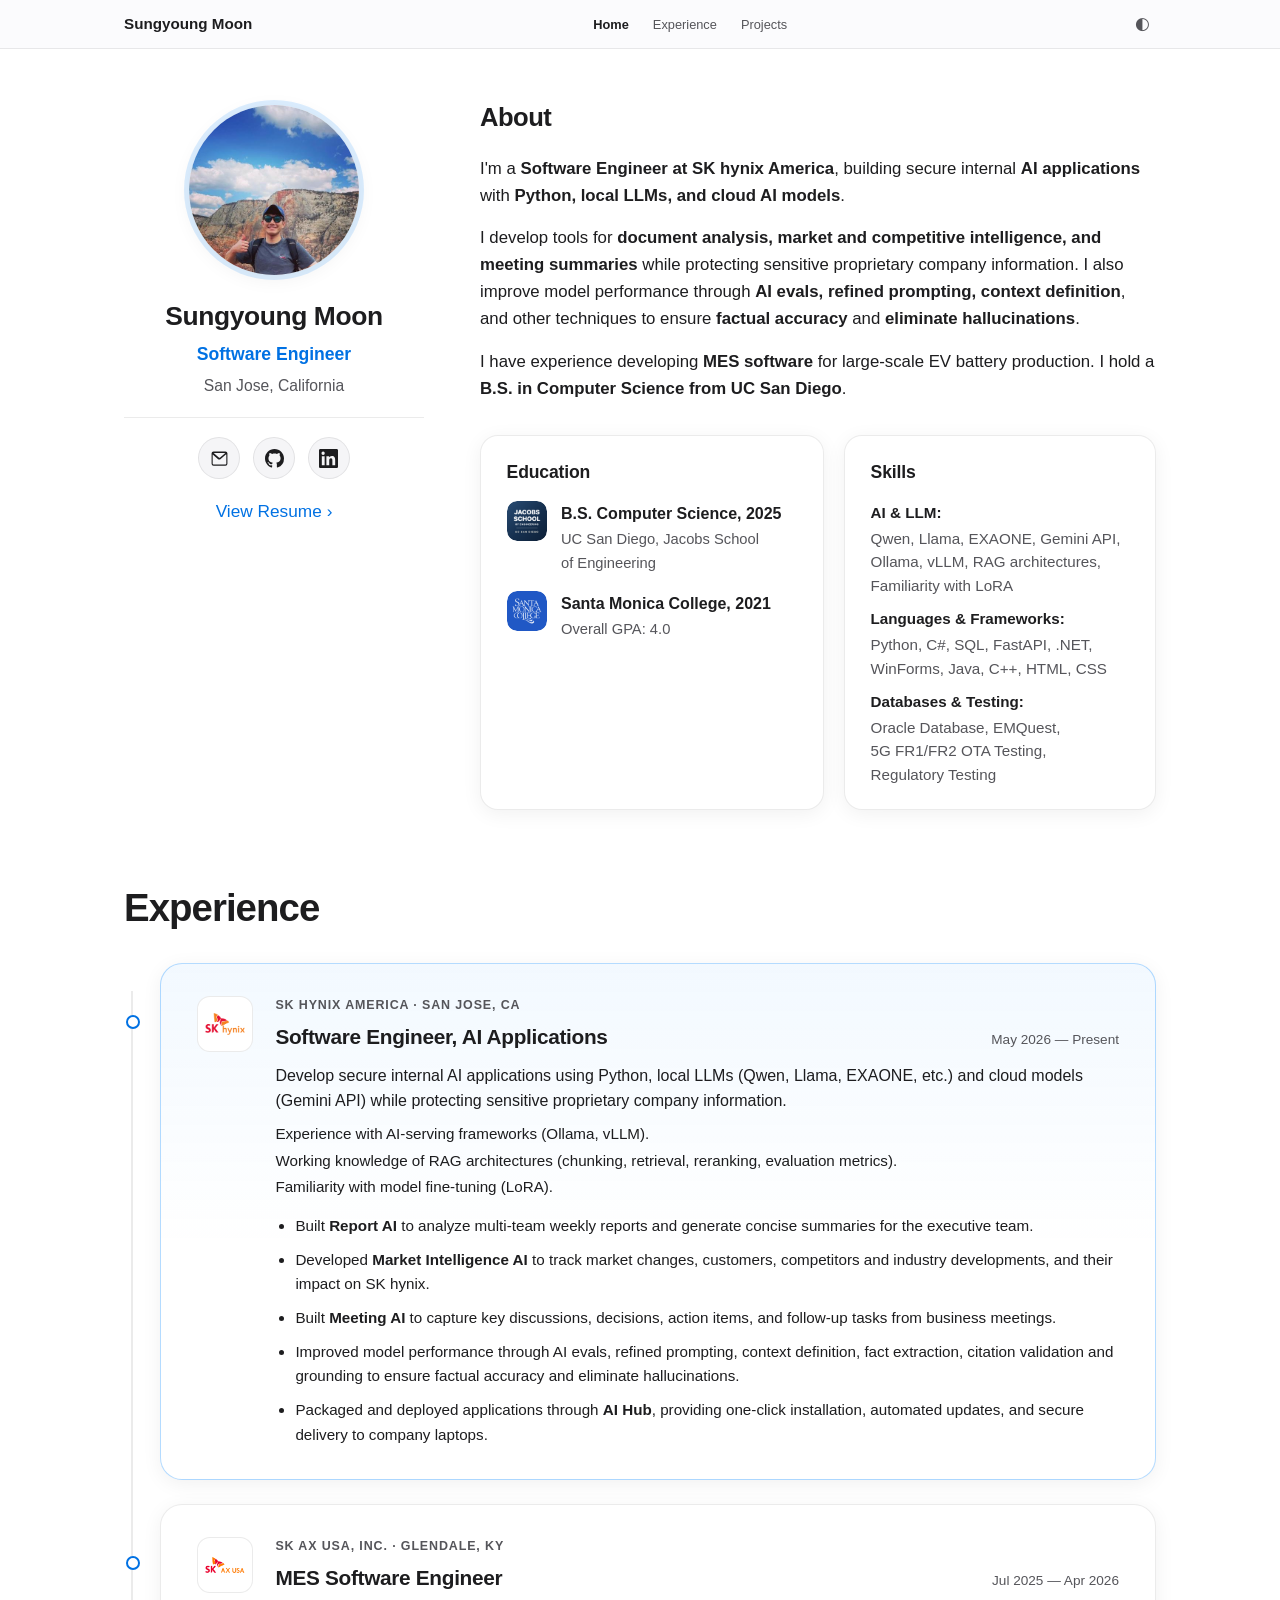
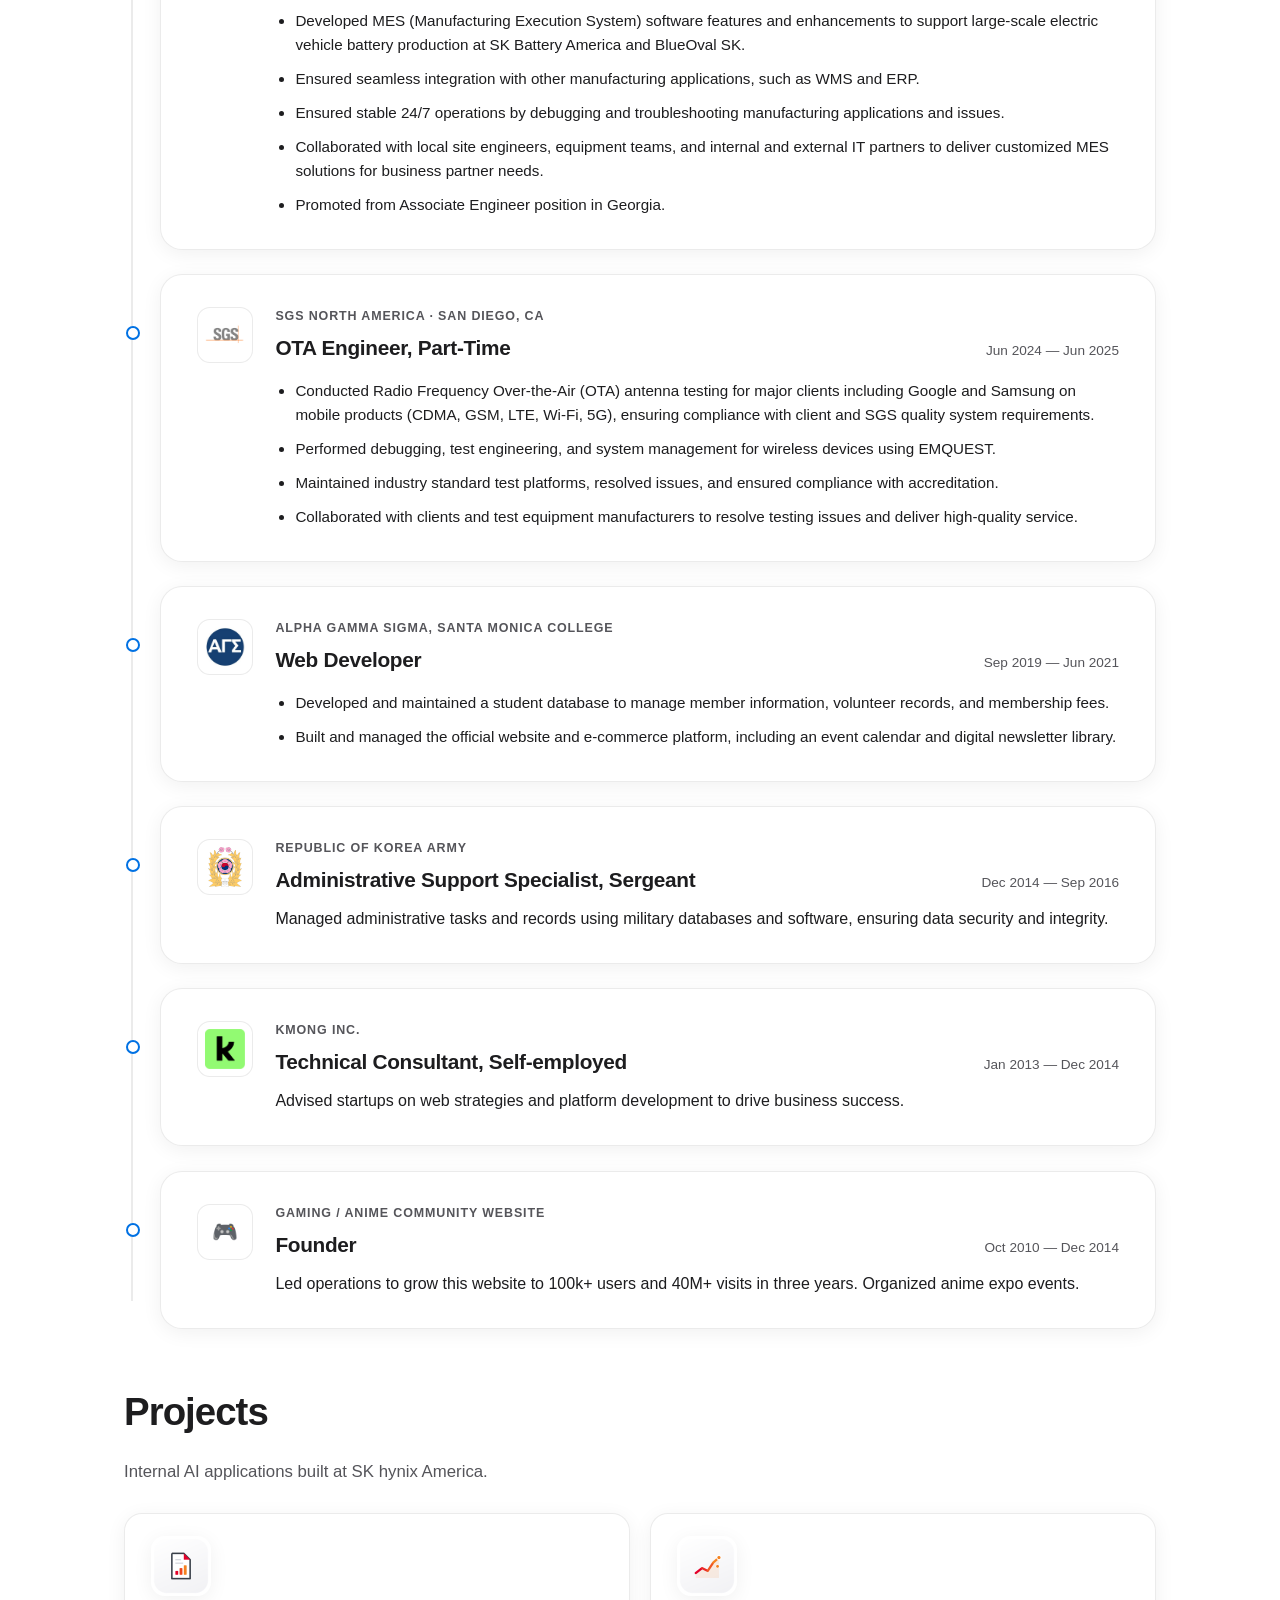
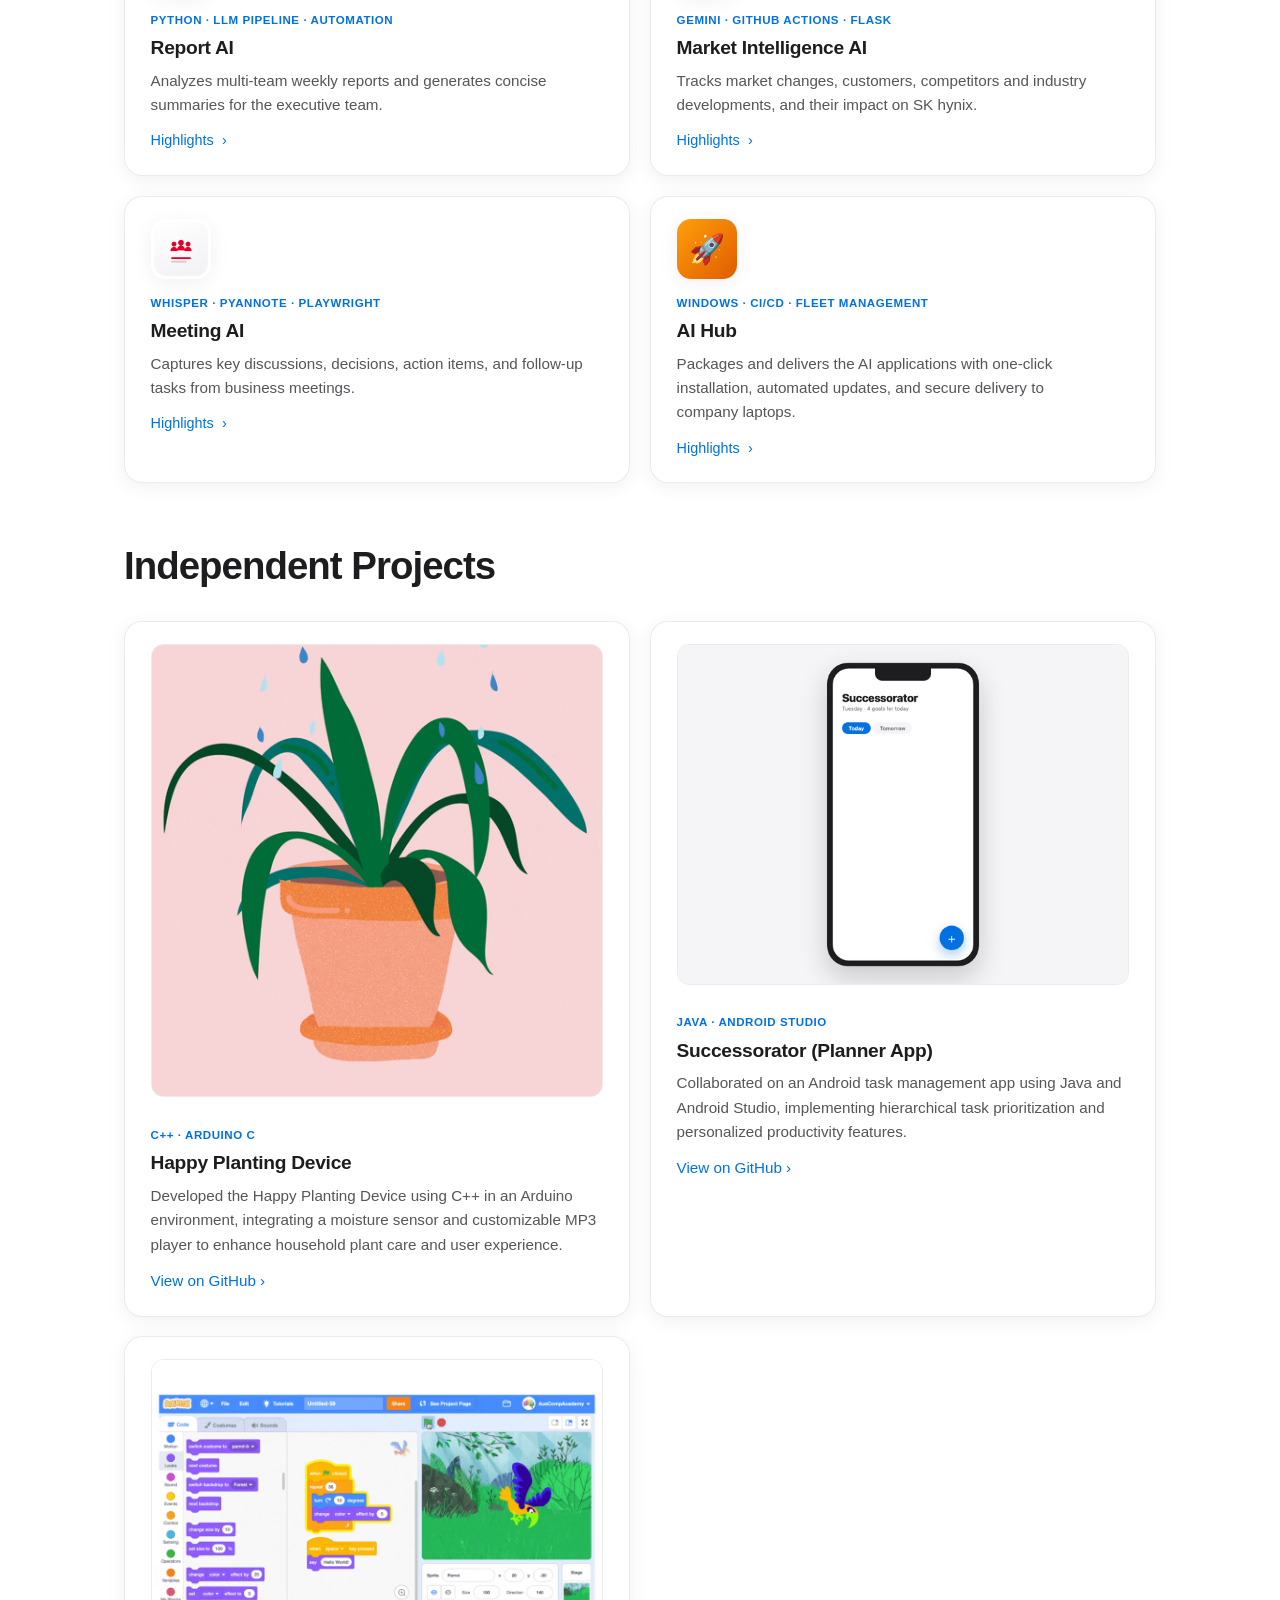
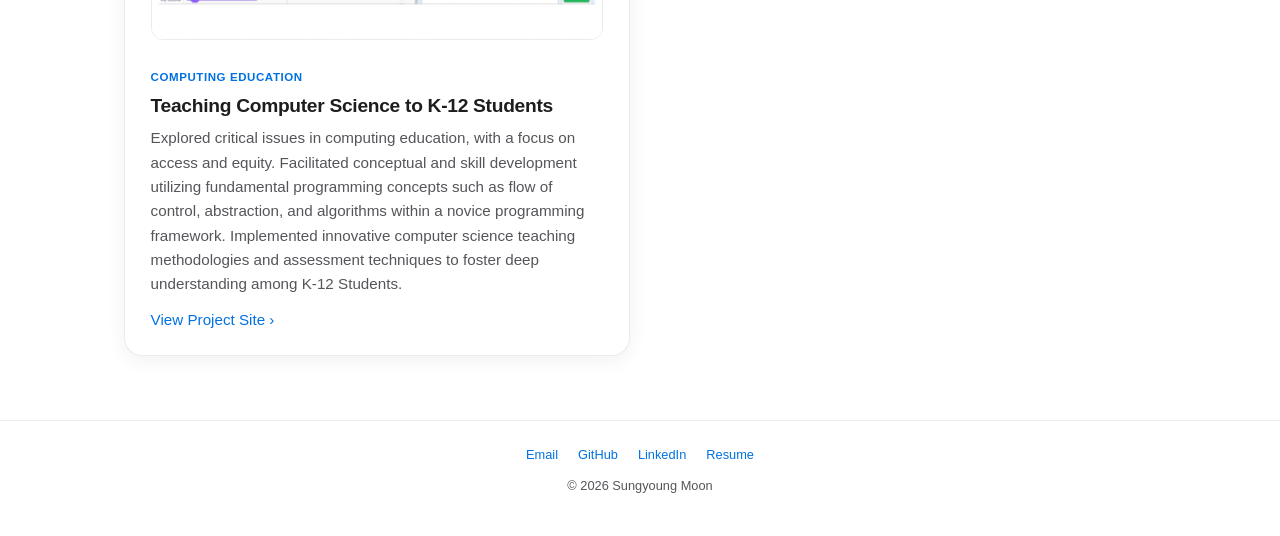
==== index.html @ f95df80f "Replace Hugo Academic template with custom static resume site Build sungyoungmoon.github.io from scr" ====
<!doctype html>
<html lang="en">
<head>
  <meta charset="utf-8">
  <meta name="viewport" content="width=device-width, initial-scale=1">
  <title>Sungyoung Moon — Software Engineer, AI Applications</title>
  <meta name="description" content="Sungyoung Moon — Software Engineer, AI Applications at SK hynix America, building AI-powered internal tools. Based in San Jose, California.">
  <link rel="stylesheet" href="style.css?v=35">
</head>
<body>

  <header class="site-header">
    <nav class="nav container">
      <a class="brand" href="index.html">Sungyoung Moon</a>
      <ul class="nav-links">
        <li><a class="active" href="#about">Home</a></li>
        <li><a href="#experience">Experience</a></li>
        <li><a href="#projects">Projects</a></li>
      </ul>
      <button id="theme-toggle" class="theme-toggle" aria-label="Toggle dark mode">◐</button>
    </nav>
  </header>

  <main>
    <div class="layout container">

      <aside class="sidebar">
        <div class="profile-card">
          <img class="sidebar-photo" src="images/profile.jpg?v=4" alt="Sungyoung Moon" width="150" height="150">
          <h1 class="sidebar-name">Sungyoung Moon</h1>
          <p class="sidebar-role">Software&nbsp;Engineer</p>
          <p class="sidebar-loc">San Jose, California</p>
          <hr class="sidebar-divider">
          <ul class="social-row">
            <li>
              <a href="mailto:sungyoungmn@gmail.com" aria-label="Email" title="sungyoungmn@gmail.com">
                <svg viewBox="0 0 24 24" aria-hidden="true"><path d="M2 5.5A2.5 2.5 0 0 1 4.5 3h15A2.5 2.5 0 0 1 22 5.5v13a2.5 2.5 0 0 1-2.5 2.5h-15A2.5 2.5 0 0 1 2 18.5v-13Zm2.6-.5 6.9 5.9a.8.8 0 0 0 1 0L19.4 5H4.6Zm15.4 1.9-6.5 5.6a2.8 2.8 0 0 1-3.6 0L3.4 6.9V18.5c0 .6.5 1 1.1 1h15c.6 0 1.1-.4 1.1-1V6.9Z"/></svg>
              </a>
            </li>
            <li>
              <a href="https://github.com/sungyoungmoon" target="_blank" rel="noopener" aria-label="GitHub" title="GitHub">
                <svg viewBox="0 0 16 16" aria-hidden="true"><path d="M8 0C3.58 0 0 3.58 0 8c0 3.54 2.29 6.53 5.47 7.59.4.07.55-.17.55-.38 0-.19-.01-.82-.01-1.49-2.01.37-2.53-.49-2.69-.94-.09-.23-.48-.94-.82-1.13-.28-.15-.68-.52-.01-.53.63-.01 1.08.58 1.23.82.72 1.21 1.87.87 2.33.66.07-.52.28-.87.51-1.07-1.78-.2-3.64-.89-3.64-3.95 0-.87.31-1.59.82-2.15-.08-.2-.36-1.02.08-2.12 0 0 .67-.21 2.2.82.64-.18 1.32-.27 2-.27s1.36.09 2 .27c1.53-1.04 2.2-.82 2.2-.82.44 1.1.16 1.92.08 2.12.51.56.82 1.27.82 2.15 0 3.07-1.87 3.75-3.65 3.95.29.25.54.73.54 1.48 0 1.07-.01 1.93-.01 2.2 0 .21.15.46.55.38A8.01 8.01 0 0 0 16 8c0-4.42-3.58-8-8-8Z"/></svg>
              </a>
            </li>
            <li>
              <a href="https://www.linkedin.com/in/sungyoung-moon/" target="_blank" rel="noopener" aria-label="LinkedIn" title="LinkedIn">
                <svg viewBox="0 0 24 24" aria-hidden="true"><path d="M20.45 20.45h-3.56v-5.57c0-1.33-.02-3.04-1.85-3.04-1.85 0-2.14 1.45-2.14 2.94v5.67H9.35V9h3.41v1.56h.05c.48-.9 1.64-1.85 3.37-1.85 3.6 0 4.27 2.37 4.27 5.46v6.28ZM5.34 7.43a2.07 2.07 0 1 1 0-4.13 2.07 2.07 0 0 1 0 4.13Zm1.78 13.02H3.56V9h3.56v11.45ZM22.22 0H1.77C.79 0 0 .77 0 1.72v20.55C0 23.23.79 24 1.77 24h20.45c.98 0 1.78-.77 1.78-1.73V1.72C24 .77 23.2 0 22.22 0Z"/></svg>
              </a>
            </li>
          </ul>
          <a class="btn-resume" href="files/Sungyoung_Moon_Resume.pdf?v=2" target="_blank" rel="noopener">View Resume</a>
        </div>
      </aside>

      <section class="content">
        <h2 class="page-title" id="about">About</h2>
        <p class="about-body">
          I'm a <strong>Software Engineer at SK hynix America</strong>, building secure internal
          <strong>AI applications</strong> with <strong>Python, local LLMs, and cloud AI models</strong>.
        </p>
        <p class="about-body">
          I develop tools for <strong>document analysis, market and competitive intelligence,
          and meeting summaries</strong> while protecting sensitive proprietary company
          information. I also improve model performance through <strong>AI evals, refined
          prompting, context definition</strong>, and other techniques to ensure <strong>factual
          accuracy</strong> and <strong>eliminate hallucinations</strong>.
        </p>
        <p class="about-body">
          I have experience developing <strong>MES software</strong> for large‑scale EV battery
          production. I hold a <strong>B.S. in Computer Science from UC San Diego</strong>.
        </p>

        <div class="two-col">
          <div class="two-col-card">
            <h3 class="mini-heading">Education</h3>
            <ul class="edu-list">
          <li class="edu-row">
            <span class="edu-logo edu-logo-flat"><img src="images/jsoe.png?v=2" alt="UC San Diego Jacobs School of Engineering logo"></span>
            <div>
              <p class="edu-degree">B.S. Computer Science, 2025</p>
              <p class="edu-school">UC San Diego, Jacobs School of Engineering</p>
            </div>
          </li>
          <li class="edu-row">
            <span class="edu-logo edu-logo-flat"><img src="images/smc.png?v=2" alt="Santa Monica College logo"></span>
            <div>
              <p class="edu-degree">Santa Monica College, 2021</p>
              <p class="edu-school">Overall GPA: 4.0</p>
            </div>
          </li>
            </ul>

          </div>
          <div class="two-col-card">
            <h3 class="mini-heading">Skills</h3>
            <ul class="skill-lines">
              <li><strong>AI &amp; LLM:</strong> Qwen, Llama, EXAONE, Gemini&nbsp;API, Ollama, vLLM, RAG&nbsp;architectures, Familiarity with&nbsp;LoRA</li>
              <li><strong>Languages &amp; Frameworks:</strong> Python, C#, SQL, FastAPI, .NET, WinForms, Java, C++, HTML, CSS</li>
              <li><strong>Databases &amp; Testing:</strong> Oracle&nbsp;Database, EMQuest, 5G&nbsp;FR1/FR2 OTA&nbsp;Testing, Regulatory&nbsp;Testing</li>
            </ul>
          </div>
        </div>

      </section>

    </div>

    <div class="container content-full">

        <!-- ===================== Experience ===================== -->
        <h2 class="section-heading" id="experience">Experience</h2>

        <div class="xp-list">

          <article class="xp-item xp-featured">
            <span class="entry-logo xp-logo"><img src="images/skhynix.png" alt="SK hynix logo"></span>
            <div class="xp-body">
              <p class="xp-eyebrow">SK hynix America · San Jose, CA</p>
              <div class="xp-head">
                <h3>Software&nbsp;Engineer, AI&nbsp;Applications</h3>
                <span class="xp-date">May 2026 — Present</span>
              </div>
              <p class="xp-gist">Develop secure internal AI applications using Python, local LLMs (Qwen, Llama, EXAONE, etc.) and cloud models (Gemini API) while protecting sensitive proprietary company information.</p>
              <ul class="xp-notes">
                <li>Experience with AI‑serving frameworks (Ollama, vLLM).</li>
                <li>Working knowledge of RAG architectures (chunking, retrieval, reranking, evaluation metrics).</li>
                <li>Familiarity with model fine‑tuning (LoRA).</li>
              </ul>
              <ul class="entry-points xp-points">
                <li>Built <strong>Report AI</strong> to analyze multi‑team weekly reports and generate concise summaries for the executive team.</li>
                <li>Developed <strong>Market Intelligence AI</strong> to track market changes, customers, competitors and industry developments, and their impact on SK hynix.</li>
                <li>Built <strong>Meeting AI</strong> to capture key discussions, decisions, action items, and follow‑up tasks from business meetings.</li>
                <li>Improved model performance through AI evals, refined prompting, context definition, fact extraction, citation validation and grounding to ensure factual accuracy and eliminate hallucinations.</li>
                <li>Packaged and deployed applications through <strong>AI Hub</strong>, providing one‑click installation, automated updates, and secure delivery to company laptops.</li>
              </ul>
            </div>
          </article>

          <article class="xp-item">
            <span class="entry-logo xp-logo"><img src="images/skax.png" alt="SK AX USA logo"></span>
            <div class="xp-body">
              <p class="xp-eyebrow">SK AX USA, Inc. · Glendale, KY</p>
              <div class="xp-head">
                <h3>MES Software Engineer</h3>
                <span class="xp-date">Jul 2025 — Apr 2026</span>
              </div>
              <ul class="entry-points xp-points">
                <li>Developed MES (Manufacturing Execution System) software features and enhancements to support large‑scale electric vehicle battery production at SK Battery America and BlueOval SK.</li>
                <li>Ensured seamless integration with other manufacturing applications, such as WMS and ERP.</li>
                <li>Ensured stable 24/7 operations by debugging and troubleshooting manufacturing applications and issues.</li>
                <li>Collaborated with local site engineers, equipment teams, and internal and external IT partners to deliver customized MES solutions for business partner needs.</li>
                <li>Promoted from Associate Engineer position in Georgia.</li>
              </ul>
            </div>
          </article>

          <article class="xp-item">
            <span class="entry-logo xp-logo"><img src="images/sgs.png" alt="SGS logo"></span>
            <div class="xp-body">
              <p class="xp-eyebrow">SGS North America · San Diego, CA</p>
              <div class="xp-head">
                <h3>OTA Engineer, Part‑Time</h3>
                <span class="xp-date">Jun 2024 — Jun 2025</span>
              </div>
              <ul class="entry-points xp-points">
                <li>Conducted Radio Frequency Over‑the‑Air (OTA) antenna testing for major clients including Google and Samsung on mobile products (CDMA, GSM, LTE, Wi‑Fi, 5G), ensuring compliance with client and SGS quality system requirements.</li>
                <li>Performed debugging, test engineering, and system management for wireless devices using EMQUEST.</li>
                <li>Maintained industry standard test platforms, resolved issues, and ensured compliance with accreditation.</li>
                <li>Collaborated with clients and test equipment manufacturers to resolve testing issues and deliver high‑quality service.</li>
              </ul>
            </div>
          </article>

          <article class="xp-item">
            <span class="entry-logo xp-logo"><img src="images/ags.svg" alt="Alpha Gamma Sigma logo"></span>
            <div class="xp-body">
              <p class="xp-eyebrow">Alpha Gamma Sigma, Santa Monica College</p>
              <div class="xp-head">
                <h3>Web Developer</h3>
                <span class="xp-date">Sep 2019 — Jun 2021</span>
              </div>
              <ul class="entry-points xp-points">
                <li>Developed and maintained a student database to manage member information, volunteer records, and membership fees.</li>
                <li>Built and managed the official website and e‑commerce platform, including an event calendar and digital newsletter library.</li>
              </ul>
            </div>
          </article>

          <article class="xp-item">
            <span class="entry-logo xp-logo"><img src="images/rokarmy.png" alt="Republic of Korea Army emblem"></span>
            <div class="xp-body">
              <p class="xp-eyebrow">Republic of Korea Army</p>
              <div class="xp-head">
                <h3>Administrative Support Specialist, Sergeant</h3>
                <span class="xp-date">Dec 2014 — Sep 2016</span>
              </div>
              <p class="xp-gist">Managed administrative tasks and records using military databases and software, ensuring data security and integrity.</p>
            </div>
          </article>

          <article class="xp-item">
            <span class="entry-logo xp-logo"><img src="images/kmong.png" alt="Kmong logo"></span>
            <div class="xp-body">
              <p class="xp-eyebrow">Kmong Inc.</p>
              <div class="xp-head">
                <h3>Technical Consultant, Self‑employed</h3>
                <span class="xp-date">Jan 2013 — Dec 2014</span>
              </div>
              <p class="xp-gist">Advised startups on web strategies and platform development to drive business success.</p>
            </div>
          </article>

          <article class="xp-item">
            <span class="entry-logo xp-logo entry-logo-text" style="font-size:1.3rem">🎮</span>
            <div class="xp-body">
              <p class="xp-eyebrow">Gaming / Anime Community Website</p>
              <div class="xp-head">
                <h3>Founder</h3>
                <span class="xp-date">Oct 2010 — Dec 2014</span>
              </div>
              <p class="xp-gist">Led operations to grow this website to 100k+ users and 40M+ visits in three years. Organized anime expo events.</p>
            </div>
          </article>

        </div>

        <!-- ===================== Projects ===================== -->
        <h2 class="section-heading" id="projects">Projects</h2>
        <p class="page-lede">Internal AI applications built at SK hynix America.</p>

        <div class="project-grid">

          <article class="card project-card">
            <img class="project-icon project-icon-img" src="images/reportai.png" alt="Report AI icon" width="60" height="60">
            <p class="project-tag">Python · LLM Pipeline · Automation</p>
            <h3>Report AI</h3>
            <p class="project-tagline">Analyzes multi‑team weekly reports and generates concise summaries for the executive team.</p>
            <details class="disclosure">
              <summary>Highlights</summary>
              <ul class="entry-points">
                <li><strong>Eliminated 2–4 hours of manual copy‑paste</strong> per reporting cycle by automating a 5‑tier Korean Word‑document hierarchy (team member → team lead → department → director → CEO) into a single compiled, template‑styled .docx.</li>
                <li><strong>Designed a citation‑anchored generation pipeline</strong> (PREP → GENERATE → CHECK → VERIFY → REPAIR) where every generated bullet must cite the numbered source lines it used; deterministic regex checks catch hallucinated and dropped facts with zero LLM cost, and a small‑model verifier judges each bullet against only its own cited lines.</li>
                <li><strong>Cut per‑topic generation from 220s to ~40s (5.5×)</strong> by profiling the real bottleneck — the small model's discarded reasoning tokens and model swapping, not the 14B generator — then switching to a non‑thinking instruct model and pinning both models in memory.</li>
                <li><strong>Built an offline eval harness</strong> that scores fact coverage, hallucination rate, and style compliance against real documents, so model and prompt changes are decided with numbers rather than spot‑checks.</li>
                <li><strong>Handled DRM/IRM‑encrypted documents</strong> by falling back to Word COM automation using the user's own credentials when standard parsing fails.</li>
              </ul>
            </details>
          </article>

          <article class="card project-card">
            <img class="project-icon project-icon-img" src="images/marketai.png" alt="Market Intelligence AI icon" width="60" height="60">
            <p class="project-tag">Gemini · GitHub Actions · Flask</p>
            <h3>Market Intelligence AI</h3>
            <p class="project-tagline">Tracks market changes, customers, competitors and industry developments, and their impact on SK hynix.</p>
            <details class="disclosure">
              <summary>Highlights</summary>
              <ul class="entry-points">
                <li><strong>Delivered a daily long‑form intelligence report</strong> on customers, competitors, and the memory/AI market for leadership, generated from grounded web search across tiered sources plus a Telegram feed of industry channels.</li>
                <li><strong>Solved a hard network constraint architecturally:</strong> the company laptop can read GitHub over HTTPS but cannot make outbound POSTs. Moved every internet‑touching operation into GitHub Actions, so the laptop only ever pulls results — the workaround became the architecture.</li>
                <li><strong>Extracted Gemini's grounding metadata</strong> into per‑claim citation links so every statement in the report is traceable to a real source, deliberately matching on text snippets rather than the API's byte offsets (which silently corrupt on Korean multi‑byte text).</li>
                <li><strong>Built a local Flask viewer</strong> with per‑company Radar pages, an executive top‑3 Signals layer, archive search, and SK hynix house‑template .docx export.</li>
              </ul>
            </details>
          </article>

          <article class="card project-card">
            <img class="project-icon project-icon-img" src="images/meetingai.png" alt="Meeting AI icon" width="60" height="60">
            <p class="project-tag">Whisper · pyannote · Playwright</p>
            <h3>Meeting AI</h3>
            <p class="project-tagline">Captures key discussions, decisions, action items, and follow‑up tasks from business meetings.</p>
            <details class="disclosure">
              <summary>Highlights</summary>
              <ul class="entry-points">
                <li><strong>Built a fully local pipeline:</strong> a Playwright bot joins the Webex call as a self‑announcing silent participant, captures system audio via WASAPI loopback, and post‑call runs local Whisper (large‑v3) transcription concurrently with pyannote speaker diarization, merged by timestamp.</li>
                <li><strong>Redesigned extraction into three passes</strong> after testing showed schema‑constrained generation collapses into empty or placeholder output regardless of model size: free‑form synthesis, then mechanical structuring with line‑number citations, then a grounding check that drops any claim whose cited transcript line doesn't exist or doesn't support it — including fabricated attendees.</li>
                <li><strong>Shipped real‑time transcription</strong> during the meeting using a small Whisper model over a sliding window with LocalAgreement‑2 confirmation, streamed over SSE, plus a guard that discards Whisper's decoding‑loop hallucinations before they can be confirmed permanently.</li>
                <li><strong>Rebuilt the product as a notes‑first app</strong> (type your own notes; the AI summary lands beneath them), using the filesystem as the database with a global write lock and content‑hash revisions so a summary landing mid‑typing can never clobber the user's work.</li>
              </ul>
            </details>
          </article>

          <article class="card project-card">
            <span class="project-icon" style="background:linear-gradient(135deg,#ff9f0a,#e05c00)">🚀</span>
            <p class="project-tag">Windows · CI/CD · Fleet Management</p>
            <h3>AI Hub</h3>
            <p class="project-tagline">Packages and delivers the AI applications with one‑click installation, automated updates, and secure delivery to company laptops.</p>
            <details class="disclosure">
              <summary>Highlights</summary>
              <ul class="entry-points">
                <li><strong>Built the single entry point for all three tools:</strong> a zero‑dependency native window that starts each tool on demand, reuses already‑running instances, and shuts down what it started — chosen over richer UI frameworks because any pip install can be blocked on a managed laptop.</li>
                <li><strong>Packaged everything into a one‑file Windows installer</strong> built in CI, so end users double‑click once with no terminal, Python, or admin steps.</li>
                <li><strong>Implemented remote fleet control:</strong> a single public manifest file drives every installed laptop to update or fully self‑uninstall, with SHA‑256 verification and exact‑version matching so rollback is the same mechanism run backwards — for machines you can never log into.</li>
              </ul>
            </details>
          </article>

        </div>

        <h3 class="section-heading">Independent Projects</h3>
        <div class="project-grid">

          <article class="card project-card">
            <img class="project-media" src="images/happyplant.gif" alt="Happy Planting Device animation" width="480" height="480" loading="lazy">
            <p class="project-tag">C++ · Arduino C</p>
            <h3>Happy Planting Device</h3>
            <p class="project-tagline">Developed the Happy Planting Device using C++ in an Arduino environment, integrating a moisture sensor and customizable MP3 player to enhance household plant care and user experience.</p>
            <a class="project-link" href="https://github.com/sungyoungmoon/Happy-Planting-Device" target="_blank" rel="noopener">View on GitHub ›</a>
          </article>

          <article class="card project-card">
            <img class="project-media" src="images/successorator.gif?v=2" alt="Successorator planner app animation" width="640" height="480" loading="lazy">
            <p class="project-tag">Java · Android Studio</p>
            <h3>Successorator (Planner App)</h3>
            <p class="project-tagline">Collaborated on an Android task management app using Java and Android Studio, implementing hierarchical task prioritization and personalized productivity features.</p>
            <a class="project-link" href="https://github.com/sungyoungmoon/to-do-list" target="_blank" rel="noopener">View on GitHub ›</a>
          </article>

          <article class="card project-card">
            <img class="project-media" src="images/teaching.gif" alt="Teaching Computer Science to K-12 Students" width="940" height="580" loading="lazy">
            <p class="project-tag">Computing Education</p>
            <h3>Teaching Computer Science to K‑12 Students</h3>
            <p class="project-tagline">Explored critical issues in computing education, with a focus on access and equity. Facilitated conceptual and skill development utilizing fundamental programming concepts such as flow of control, abstraction, and algorithms within a novice programming framework. Implemented innovative computer science teaching methodologies and assessment techniques to foster deep understanding among K‑12 Students.</p>
            <a class="project-link" href="https://sites.google.com/ucsd.edu/sumoon/home" target="_blank" rel="noopener">View Project Site ›</a>
          </article>

        </div>

    </div>
  </main>

  <footer class="site-footer">
    <div class="container">
      <ul class="footer-links">
        <li><a href="mailto:sungyoungmn@gmail.com">Email</a></li>
        <li><a href="https://github.com/sungyoungmoon" target="_blank" rel="noopener">GitHub</a></li>
        <li><a href="https://www.linkedin.com/in/sungyoung-moon/" target="_blank" rel="noopener">LinkedIn</a></li>
        <li><a href="files/Sungyoung_Moon_Resume.pdf?v=2" download="Sungyoung_Moon_Resume.pdf">Resume</a></li>
      </ul>
      <p>© 2026 Sungyoung Moon</p>
    </div>
  </footer>

  <script src="site.js?v=5"></script>

</body>
</html>
---- style.css ----
/* ============================================================
   Sungyoung Moon — personal site
   Apple-inspired design · top nav + left profile sidebar
   Shared by index.html, experience.html, projects.html
   ============================================================ */

/* ---------- Theme tokens ---------- */
:root {
  --bg: #ffffff;
  --bg-alt: #f5f5f7;
  --card: #ffffff;
  --text: #1d1d1f;
  --text-secondary: #55555a;
  --accent: #0071e3;
  --accent-hover: #0077ed;
  --border: rgba(0, 0, 0, 0.08);
  --nav-bg: rgba(251, 251, 253, 0.8);
  --shadow: 0 4px 20px rgba(0, 0, 0, 0.06);
}

@media (prefers-color-scheme: dark) {
  :root {
    --bg: #000000;
    --bg-alt: #161617;
    --card: #1d1d1f;
    --text: #f5f5f7;
    --text-secondary: #c7c7cc;
    --accent: #2997ff;
    --accent-hover: #4aa8ff;
    --border: rgba(255, 255, 255, 0.12);
    --nav-bg: rgba(22, 22, 23, 0.8);
    --shadow: 0 4px 20px rgba(0, 0, 0, 0.4);
  }
}

/* Manual override beats system preference */
:root[data-theme='light'] {
  --bg: #ffffff;
  --bg-alt: #f5f5f7;
  --card: #ffffff;
  --text: #1d1d1f;
  --text-secondary: #55555a;
  --accent: #0071e3;
  --accent-hover: #0077ed;
  --border: rgba(0, 0, 0, 0.08);
  --nav-bg: rgba(251, 251, 253, 0.8);
  --shadow: 0 4px 20px rgba(0, 0, 0, 0.06);
}

:root[data-theme='dark'] {
  --bg: #000000;
  --bg-alt: #161617;
  --card: #1d1d1f;
  --text: #f5f5f7;
  --text-secondary: #c7c7cc;
  --accent: #2997ff;
  --accent-hover: #4aa8ff;
  --border: rgba(255, 255, 255, 0.12);
  --nav-bg: rgba(22, 22, 23, 0.8);
  --shadow: 0 4px 20px rgba(0, 0, 0, 0.4);
}

/* ---------- Base ---------- */
* {
  margin: 0;
  padding: 0;
  box-sizing: border-box;
}

html {
  scroll-behavior: smooth;
  scroll-padding-top: 4.5rem;
}

body {
  font-family: -apple-system, BlinkMacSystemFont, 'SF Pro Text', 'Segoe UI',
    Roboto, 'Helvetica Neue', Arial, sans-serif;
  background: var(--bg);
  color: var(--text);
  line-height: 1.6;
  font-size: 17px;
  -webkit-font-smoothing: antialiased;
  transition: background 0.3s ease, color 0.3s ease;
  display: flex;
  flex-direction: column;
  min-height: 100vh;
}

main {
  flex: 1 0 auto;
}

/* Avoid orphan words on wrapped lines; balance multi-line headings */
p,
li {
  text-wrap: pretty;
}

h1,
h2,
h3 {
  text-wrap: balance;
}

.container {
  max-width: 1080px;
  margin: 0 auto;
  padding: 0 1.5rem;
}

/* ---------- Nav ---------- */
.site-header {
  position: sticky;
  top: 0;
  z-index: 100;
  background: var(--nav-bg);
  -webkit-backdrop-filter: saturate(180%) blur(20px);
  backdrop-filter: saturate(180%) blur(20px);
  border-bottom: 1px solid var(--border);
}

.nav {
  display: flex;
  align-items: center;
  justify-content: space-between;
  height: 3rem;
  gap: 1rem;
}

.brand {
  font-size: 0.95rem;
  font-weight: 600;
  color: var(--text);
  text-decoration: none;
  white-space: nowrap;
}

.nav-links {
  display: flex;
  gap: 1.5rem;
  list-style: none;
}

.nav-links a {
  font-size: 0.8rem;
  color: var(--text-secondary);
  text-decoration: none;
  transition: color 0.2s ease;
  white-space: nowrap;
}

.nav-links a:hover {
  color: var(--text);
}

.nav-links a.active {
  color: var(--text);
  font-weight: 600;
}

.theme-toggle {
  border: none;
  background: transparent;
  color: var(--text-secondary);
  font-size: 1.05rem;
  cursor: pointer;
  padding: 0.25rem 0.4rem;
  border-radius: 50%;
  line-height: 1;
  transition: color 0.2s ease;
}

.theme-toggle:hover {
  color: var(--text);
}

/* ---------- Two-column layout ---------- */
.layout {
  display: grid;
  grid-template-columns: 300px 1fr;
  gap: 3.5rem;
  align-items: start;
  padding-top: 3rem;
  padding-bottom: 1rem;
}

/* Full-width sections below the profile block (Experience, Projects) */
.content-full {
  padding-bottom: 4rem;
}

/* ---------- Profile sidebar (centered card) ---------- */
.sidebar {
  position: static;
}

.profile-card {
  display: flex;
  flex-direction: column;
  align-items: center;
  text-align: center;
  padding-top: 0.5rem;
}

.sidebar-photo {
  width: 170px;
  height: 170px;
  border-radius: 50%;
  object-fit: cover;
  box-shadow: var(--shadow), 0 0 0 5px rgba(41, 151, 255, 0.16);
  display: block;
}

.sidebar-name {
  font-size: 1.65rem;
  font-weight: 700;
  letter-spacing: -0.015em;
  margin-top: 1.25rem;
}

.sidebar-role {
  color: var(--accent);
  font-weight: 600;
  font-size: 1.1rem;
  margin-top: 0.15rem;
}

.sidebar-loc {
  color: var(--text-secondary);
  font-size: 0.98rem;
  margin-top: 0.3rem;
}

.sidebar-divider {
  border: none;
  border-top: 1px solid var(--border);
  margin: 1.2rem 0;
  width: 100%;
}

.social-row {
  list-style: none;
  display: flex;
  justify-content: center;
  gap: 0.8rem;
}

.social-row a {
  display: flex;
  align-items: center;
  justify-content: center;
  width: 42px;
  height: 42px;
  border-radius: 50%;
  background: var(--bg-alt);
  border: 1px solid var(--border);
  color: var(--text);
  transition: background 0.2s ease, color 0.2s ease, transform 0.2s ease;
}

.social-row a:hover {
  background: var(--accent);
  color: #fff;
  transform: translateY(-2px);
}

.social-row svg {
  width: 19px;
  height: 19px;
  fill: currentColor;
}

.btn-resume {
  display: inline-block;
  margin-top: 1.2rem;
  color: var(--accent);
  text-decoration: none;
  font-size: 1.08rem;
  font-weight: 500;
}

.btn-resume::after {
  content: ' ›';
}

.btn-resume:hover {
  text-decoration: underline;
}


/* ---------- Page content (right column) ---------- */
.page-title {
  font-size: 1.6rem;
  font-weight: 700;
  letter-spacing: -0.02em;
  margin-bottom: 1.1rem;
}

.page-lede {
  color: var(--text-secondary);
  font-size: 1.05rem;
  margin-top: -0.5rem;
  margin-bottom: 1.75rem;
}

.lede {
  font-size: 1.2rem;
  line-height: 1.55;
  letter-spacing: -0.01em;
  color: var(--text);
}

.about-body {
  color: var(--text);
  font-size: 1.05rem;
}

.about-body + .about-body {
  margin-top: 1rem;
}

.mini-heading {
  font-size: 1.1rem;
  font-weight: 700;
  letter-spacing: -0.01em;
  margin-top: 2.25rem;
  margin-bottom: 0.9rem;
}

.section-heading {
  font-size: clamp(1.9rem, 3.5vw, 2.4rem);
  font-weight: 700;
  letter-spacing: -0.025em;
  margin: 3.25rem 0 1.5rem;
}

/* ---------- Skills ---------- */
.skill-lines {
  list-style: none;
}

.skill-lines li {
  font-size: 0.95rem;
  line-height: 1.55;
  color: var(--text-secondary);
}

.skill-lines li + li {
  margin-top: 0.6rem;
}

.skill-lines strong {
  display: block;
  color: var(--text);
  font-weight: 600;
  margin-bottom: 0.15rem;
}

/* ---------- Cards & entries ---------- */
.card {
  background: var(--card);
  border: 1px solid var(--border);
  border-radius: 18px;
  padding: 1.4rem 1.6rem;
  box-shadow: var(--shadow);
}

.entry + .entry {
  margin-top: 1.1rem;
}

.entry-head {
  display: flex;
  justify-content: space-between;
  align-items: flex-start;
  gap: 1rem;
  flex-wrap: wrap;
}

.entry-org {
  display: flex;
  align-items: center;
  gap: 1rem;
}

.entry-logo {
  display: flex;
  align-items: center;
  justify-content: center;
  width: 56px;
  height: 56px;
  flex-shrink: 0;
  background: #ffffff;
  border: 1px solid var(--border);
  border-radius: 12px;
  padding: 8px;
}

.entry-logo img {
  max-width: 100%;
  max-height: 100%;
  object-fit: contain;
}

.entry-logo-text {
  font-weight: 800;
  letter-spacing: -0.02em;
  color: var(--text);
}

.entry-head h3 {
  font-size: 1.1rem;
  font-weight: 600;
  letter-spacing: -0.01em;
}

.entry-sub {
  color: var(--text-secondary);
  font-size: 0.92rem;
  margin-top: 0.15rem;
}

.entry-date {
  color: var(--text-secondary);
  font-size: 0.85rem;
  white-space: nowrap;
  background: var(--bg-alt);
  border: 1px solid var(--border);
  padding: 0.15rem 0.7rem;
  border-radius: 980px;
}

.entry-desc {
  margin-top: 0.9rem;
  color: var(--text-secondary);
  font-size: 0.98rem;
}

.entry-points {
  margin-top: 0.6rem;
  padding-left: 1.25rem;
  font-size: 0.95rem;
}

.entry-points li {
  margin-top: 0.4rem;
}

/* ---------- Experience list (timeline + card boxes) ---------- */
.xp-list {
  display: flex;
  flex-direction: column;
  position: relative;
  padding-left: 2.25rem;
}

.xp-list::before {
  content: '';
  position: absolute;
  left: 7px;
  top: 28px;
  bottom: 28px;
  width: 2px;
  background: var(--border);
}

.xp-item {
  display: flex;
  gap: 1.4rem;
  padding: 2rem 2.25rem;
  background: var(--card);
  border: 1px solid var(--border);
  border-radius: 22px;
  box-shadow: var(--shadow);
  position: relative;
}

.xp-featured {
  border-color: rgba(41, 151, 255, 0.35);
  background: linear-gradient(180deg, rgba(41, 151, 255, 0.06), rgba(41, 151, 255, 0) 55%), var(--card);
}

.xp-item::before {
  content: '';
  position: absolute;
  left: calc(-2.25rem + 1px);
  top: 3.2rem;
  width: 10px;
  height: 10px;
  border-radius: 50%;
  background: var(--bg);
  border: 2px solid var(--accent);
}

.xp-item + .xp-item {
  margin-top: 1.5rem;
}

.xp-logo {
  width: 56px;
  height: 56px;
  padding: 7px;
  border-radius: 13px;
}

.xp-body {
  flex: 1;
  min-width: 0;
}

.xp-head {
  display: flex;
  justify-content: space-between;
  align-items: baseline;
  gap: 1rem;
  flex-wrap: wrap;
}

.xp-eyebrow {
  font-size: 0.78rem;
  font-weight: 600;
  text-transform: uppercase;
  letter-spacing: 0.07em;
  color: var(--text-secondary);
}

.xp-head {
  margin-top: 0.25rem;
}

.xp-head h3 {
  font-size: 1.3rem;
  font-weight: 700;
  letter-spacing: -0.015em;
}

.xp-date {
  color: var(--text-secondary);
  font-size: 0.85rem;
  white-space: nowrap;
}

.xp-gist {
  font-size: 1rem;
  line-height: 1.6;
  margin-top: 0.6rem;
}

.xp-item .disclosure {
  margin-top: 0.45rem;
}

.xp-notes {
  list-style: none;
  margin-top: 0.5rem;
  color: var(--text);
  font-size: 0.95rem;
}

.xp-notes li {
  margin-top: 0.15rem;
}

.xp-points {
  margin-top: 0.9rem;
}

.xp-points li {
  margin-top: 0.6rem;
  line-height: 1.6;
}

/* ---------- Disclosure (Details / Highlights / Coursework) ---------- */
.disclosure {
  margin-top: 0.9rem;
}

.disclosure summary {
  cursor: pointer;
  color: var(--accent);
  font-weight: 500;
  font-size: 0.9rem;
  list-style: none;
  -webkit-user-select: none;
  user-select: none;
}

.disclosure summary::-webkit-details-marker {
  display: none;
}

.disclosure summary::after {
  content: '›';
  display: inline-block;
  margin-left: 0.4rem;
  width: 0.6em;
  text-align: center;
  transform-origin: center;
  transition: transform 0.2s ease;
}

.disclosure[open] summary::after {
  transform: rotate(90deg);
}

/* Opened Highlights: inset panel with accent bullets */
.project-card .disclosure .entry-points {
  background: var(--bg-alt);
  border: 1px solid var(--border);
  border-radius: 12px;
  padding: 0.9rem 1.1rem 1rem 2rem;
  margin-top: 0.7rem;
}

.project-card .disclosure .entry-points li {
  margin-top: 0.55rem;
  line-height: 1.55;
}

.project-card .disclosure .entry-points li:first-child {
  margin-top: 0;
}

.project-card .disclosure .entry-points li::marker {
  color: var(--accent);
}

.course-list {
  margin-top: 0.6rem;
  padding-left: 1.25rem;
  columns: 2;
  column-gap: 2rem;
  color: var(--text-secondary);
  font-size: 0.9rem;
}

.course-list li {
  margin-top: 0.3rem;
  break-inside: avoid;
}

/* ---------- Two-column row (Education | Skills on home) ---------- */
.two-col {
  display: grid;
  grid-template-columns: 1.1fr 1fr;
  gap: 1.25rem;
  align-items: stretch;
  margin-top: 2rem;
}

.two-col-card {
  background: var(--card);
  border: 1px solid var(--border);
  border-radius: 18px;
  padding: 1.4rem 1.6rem;
  box-shadow: var(--shadow);
}

.two-col-card .mini-heading {
  margin-top: 0;
}

.two-col .course-list {
  columns: 1;
}

@media (max-width: 900px) {
  .two-col {
    grid-template-columns: 1fr;
    gap: 1.25rem;
  }
}

/* ---------- Compact education rows (home) ---------- */
.edu-list {
  list-style: none;
}

.edu-row {
  display: flex;
  align-items: flex-start;
  gap: 0.9rem;
}

.edu-row + .edu-row {
  margin-top: 1rem;
}

.edu-logo {
  display: flex;
  align-items: center;
  justify-content: center;
  width: 40px;
  height: 40px;
  flex-shrink: 0;
  background: #ffffff;
  border: 1px solid var(--border);
  border-radius: 10px;
  padding: 5px;
}

.edu-logo img {
  max-width: 100%;
  max-height: 100%;
  object-fit: contain;
}

.edu-logo-flat {
  padding: 0;
  background: none;
  border: none;
  overflow: hidden;
}

.edu-logo-flat img {
  width: 100%;
  height: 100%;
  object-fit: cover;
  border-radius: 10px;
}

.edu-degree {
  font-weight: 600;
  font-size: 1rem;
}

.edu-school {
  color: var(--text-secondary);
  font-size: 0.92rem;
  margin-top: 0.1rem;
}

.edu-row .disclosure {
  margin-top: 0.35rem;
}

/* ---------- Activities (home) ---------- */
.activity-list {
  list-style: none;
}

.activity-list li {
  display: flex;
  justify-content: space-between;
  align-items: baseline;
  gap: 1rem;
  font-size: 0.92rem;
  margin-top: 0.45rem;
}

.activity-list em {
  font-style: normal;
  color: var(--text-secondary);
}

.activity-date {
  color: var(--text-secondary);
  font-size: 0.85rem;
  white-space: nowrap;
}

/* ---------- Now card (home) ---------- */
.now-card {
  display: flex;
  align-items: center;
  gap: 1.1rem;
  background: var(--card);
  border: 1px solid var(--border);
  border-radius: 18px;
  padding: 1.4rem 1.6rem;
  box-shadow: var(--shadow);
  margin-top: 2.25rem;
}

.now-eyebrow {
  font-size: 0.72rem;
  font-weight: 600;
  text-transform: uppercase;
  letter-spacing: 0.08em;
  color: var(--text-secondary);
}

.now-text {
  font-size: 0.98rem;
  margin-top: 0.15rem;
}

.now-link {
  display: inline-block;
  margin-top: 0.35rem;
  color: var(--accent);
  text-decoration: none;
  font-size: 0.95rem;
  font-weight: 500;
}

.now-link:hover {
  text-decoration: underline;
}

/* ---------- Projects ---------- */
.project-grid {
  display: grid;
  grid-template-columns: repeat(2, 1fr);
  gap: 1.25rem;
}

.project-card {
  display: flex;
  flex-direction: column;
  align-items: flex-start;
}

.project-icon {
  display: flex;
  align-items: center;
  justify-content: center;
  width: 60px;
  height: 60px;
  flex-shrink: 0;
  border-radius: 14px;
  font-size: 1.8rem;
  box-shadow: var(--shadow);
}

.project-icon-img {
  object-fit: contain;
  background: none;
  box-shadow: var(--shadow);
  border-radius: 14px;
}

.project-tag {
  font-size: 0.72rem;
  font-weight: 600;
  text-transform: uppercase;
  letter-spacing: 0.05em;
  color: var(--accent);
  margin-top: 0.9rem;
}

.project-card h3 {
  font-size: 1.2rem;
  font-weight: 700;
  letter-spacing: -0.015em;
  margin-top: 0.25rem;
}

.project-tagline {
  color: var(--text-secondary);
  font-size: 0.95rem;
  margin-top: 0.3rem;
}

.project-card .disclosure {
  margin-top: 0.75rem;
}

.project-media {
  width: 100%;
  height: auto;
  border-radius: 12px;
  border: 1px solid var(--border);
  margin-bottom: 0.9rem;
}

.project-link {
  margin-top: 0.75rem;
  color: var(--accent);
  text-decoration: none;
  font-size: 0.95rem;
  font-weight: 500;
}

.project-link:hover {
  text-decoration: underline;
}

/* ---------- Footer ---------- */
.site-footer {
  border-top: 1px solid var(--border);
  padding: 1.5rem 0 2.5rem;
  color: var(--text-secondary);
  font-size: 0.8rem;
  text-align: center;
}

.footer-links {
  display: flex;
  justify-content: center;
  flex-wrap: wrap;
  gap: 1.25rem;
  list-style: none;
  margin-bottom: 0.6rem;
}

.footer-links a {
  color: var(--accent);
  text-decoration: none;
}

.footer-links a:hover {
  text-decoration: underline;
}

/* ---------- Scroll reveal (Apple-style) ---------- */
.reveal {
  opacity: 0;
  transform: translateY(28px);
  transition: opacity 0.8s cubic-bezier(0.25, 0.1, 0.25, 1),
    transform 0.8s cubic-bezier(0.25, 0.1, 0.25, 1);
  will-change: opacity, transform;
}

.reveal.visible {
  opacity: 1;
  transform: none;
}

.reveal-now {
  animation: rise-in 0.9s cubic-bezier(0.25, 0.1, 0.25, 1) both;
}

@keyframes rise-in {
  from {
    opacity: 0;
    transform: translateY(18px);
  }
  to {
    opacity: 1;
    transform: none;
  }
}

@media (prefers-reduced-motion: reduce) {
  .reveal,
  .reveal-now {
    opacity: 1;
    transform: none;
    transition: none;
    animation: none;
  }
}

/* ---------- Mobile ---------- */
@media (max-width: 760px) {
  html {
    scroll-padding-top: 6.5rem;
  }

  body {
    overflow-x: clip;
  }

  .container {
    padding: 0 1.1rem;
  }

  /* Nav: two centered rows on small screens */
  .nav {
    flex-wrap: wrap;
    height: auto;
    justify-content: center;
    position: relative;
    row-gap: 0.5rem;
    padding: 0.7rem 2.4rem 0.8rem;
  }

  .brand {
    font-size: 1rem;
  }

  .theme-toggle {
    position: absolute;
    right: 0.25rem;
    top: 0.7rem;
  }

  .nav-links {
    width: 100%;
    justify-content: center;
    gap: 2rem;
  }

  .nav-links a {
    font-size: 0.88rem;
    padding: 0.15rem 0;
  }

  .layout {
    grid-template-columns: 1fr;
    gap: 2.25rem;
    padding-top: 2.25rem;
  }

  .sidebar {
    position: static;
    display: flex;
    flex-direction: column;
    align-items: center;
  }

  .sidebar-photo {
    width: 150px;
    height: 150px;
  }

  /* Experience: no timeline rail, tighter cards */
  .xp-list {
    padding-left: 0;
  }

  .xp-list::before,
  .xp-item::before {
    display: none;
  }

  .xp-item {
    flex-direction: column;
    gap: 0.9rem;
    padding: 1.35rem 1.2rem;
    border-radius: 18px;
  }

  .xp-logo {
    width: 48px;
    height: 48px;
  }

  .xp-head {
    flex-direction: column;
    align-items: flex-start;
    gap: 0.15rem;
  }

  .xp-head h3 {
    font-size: 1.15rem;
  }

  .xp-eyebrow {
    font-size: 0.72rem;
  }

  .entry-points,
  .xp-points {
    padding-left: 1.1rem;
  }

  /* Cards & sections */
  .two-col-card,
  .card {
    padding: 1.35rem 1.2rem;
  }

  .section-heading {
    margin: 2.5rem 0 1.1rem;
  }

  .project-grid {
    grid-template-columns: 1fr;
  }

  .project-card .disclosure .entry-points {
    padding: 0.8rem 0.9rem 0.9rem 1.7rem;
  }

  .footer-links {
    gap: 0.9rem;
  }
}

@media (max-width: 640px) {
  .course-list {
    columns: 1;
  }
}

@media (prefers-reduced-motion: reduce) {
  body,
  .disclosure summary::after,
  .btn-resume,
  .theme-toggle,
  .nav-links a {
    transition: none;
  }
}
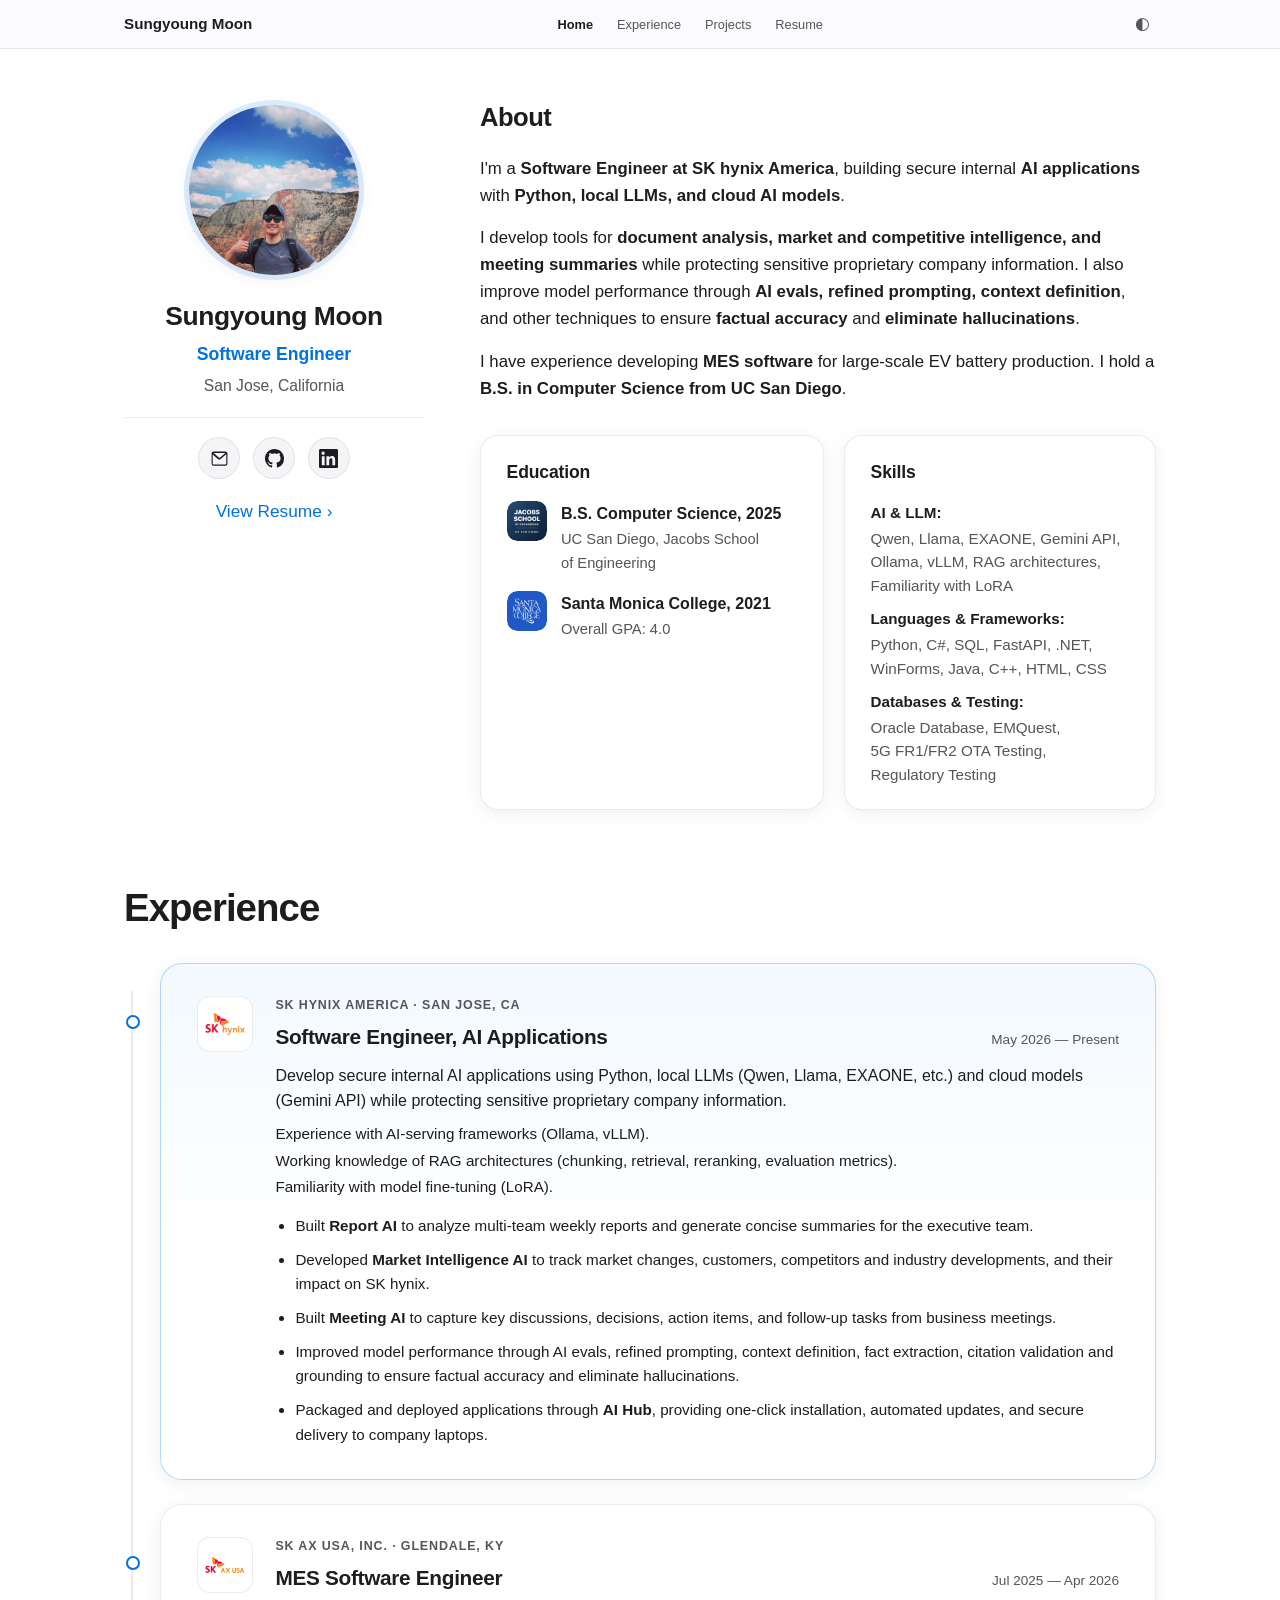
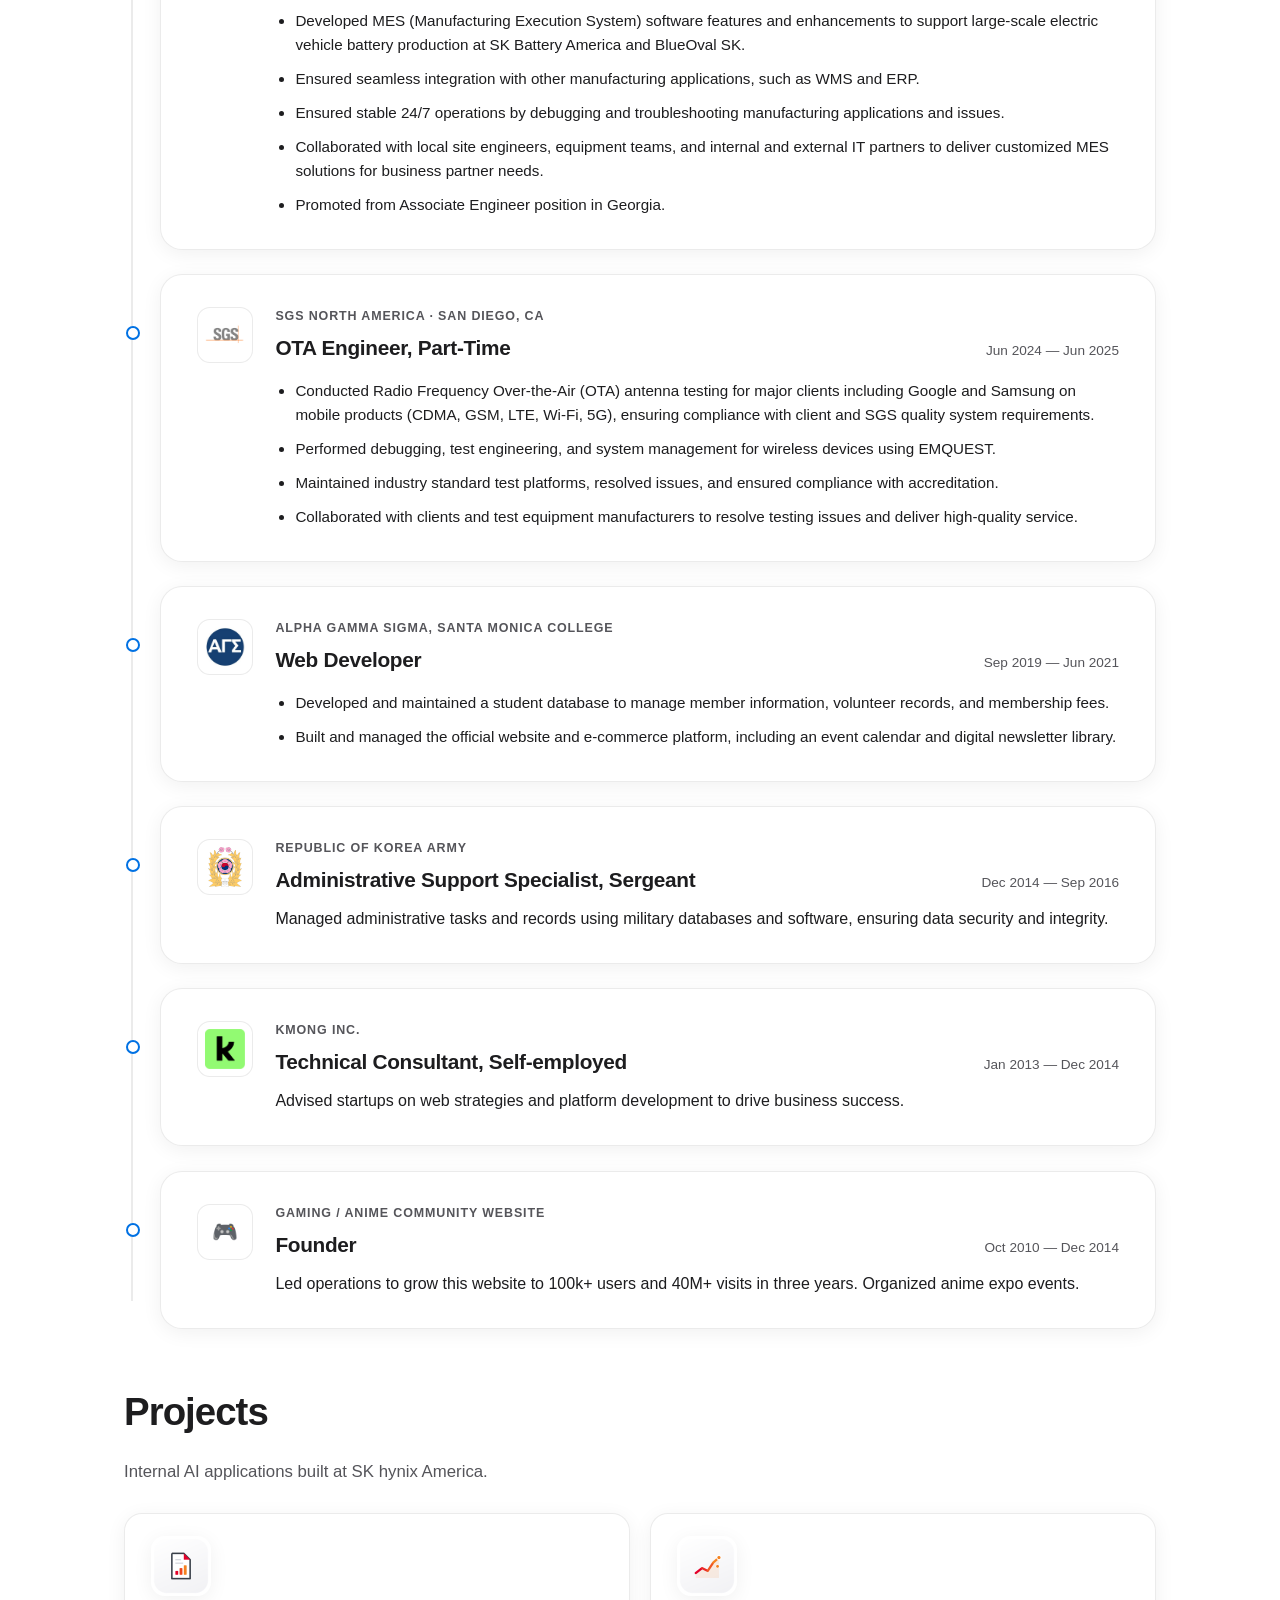
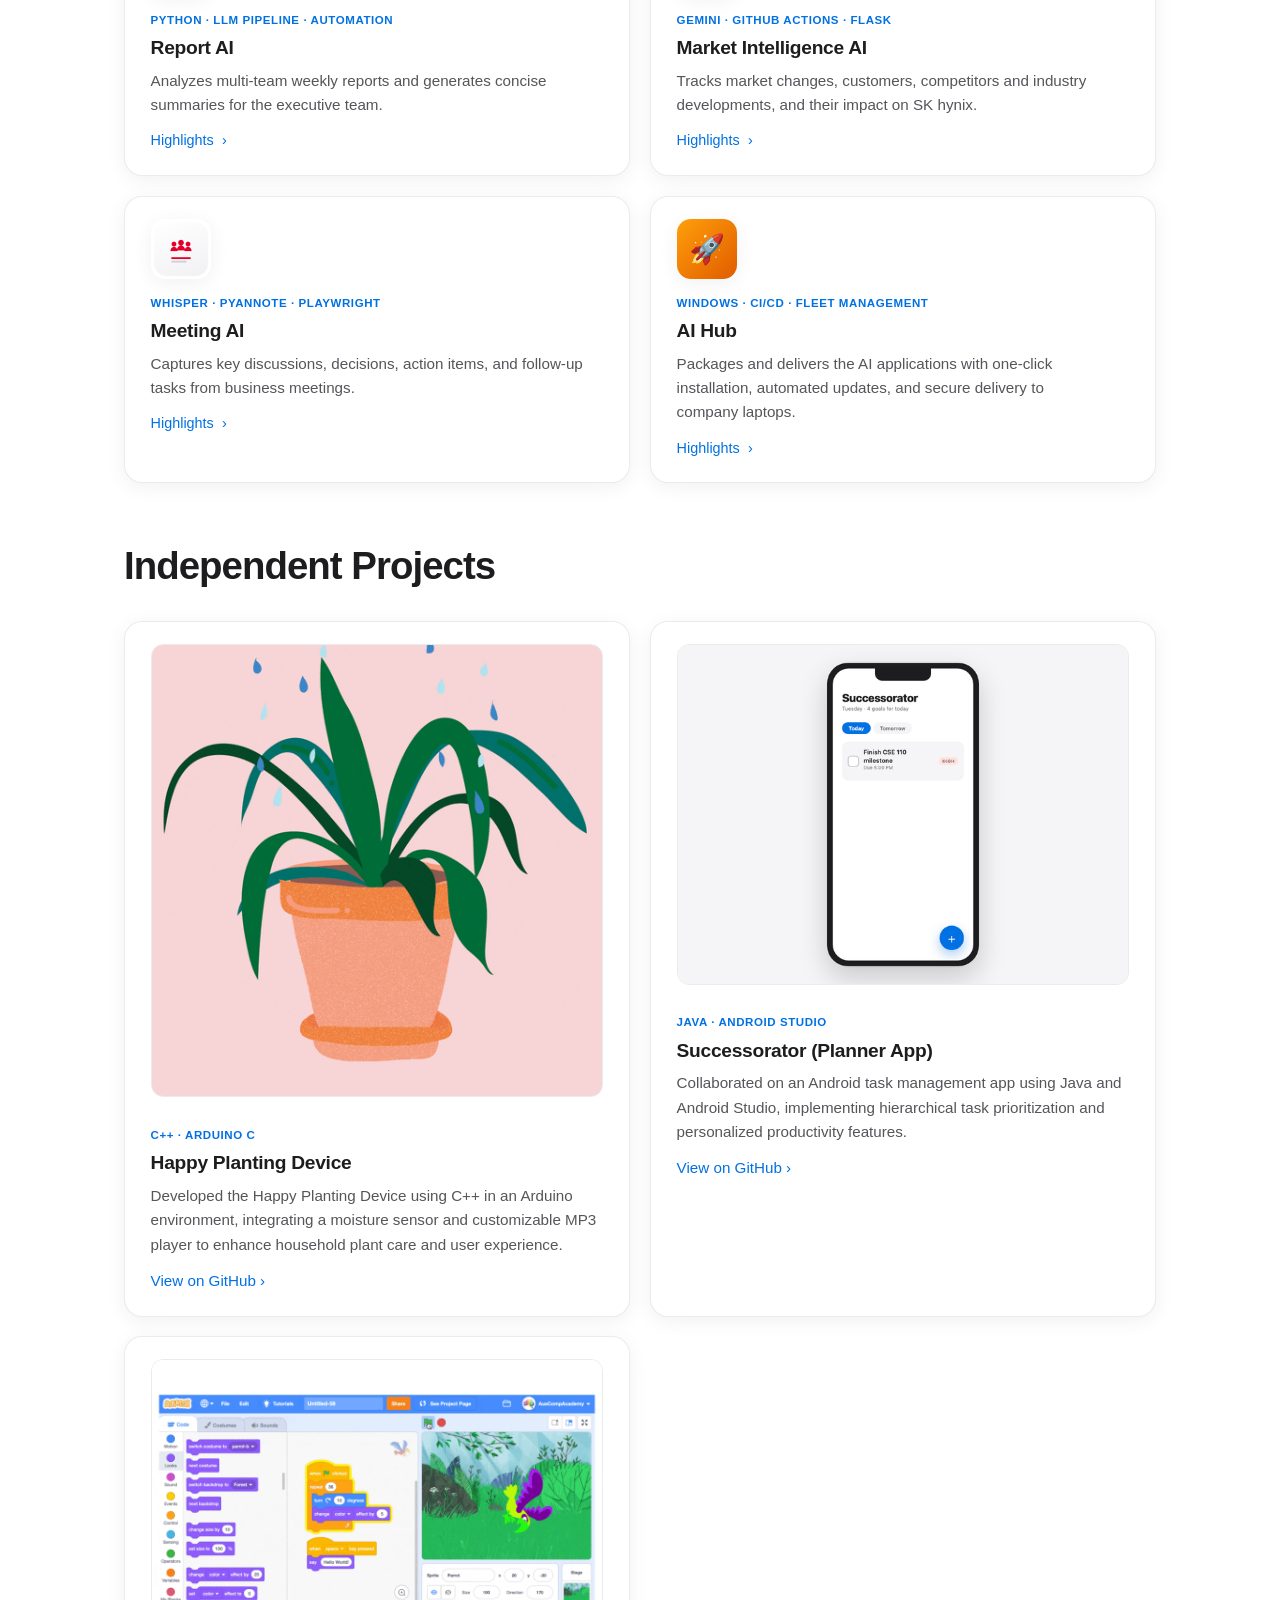
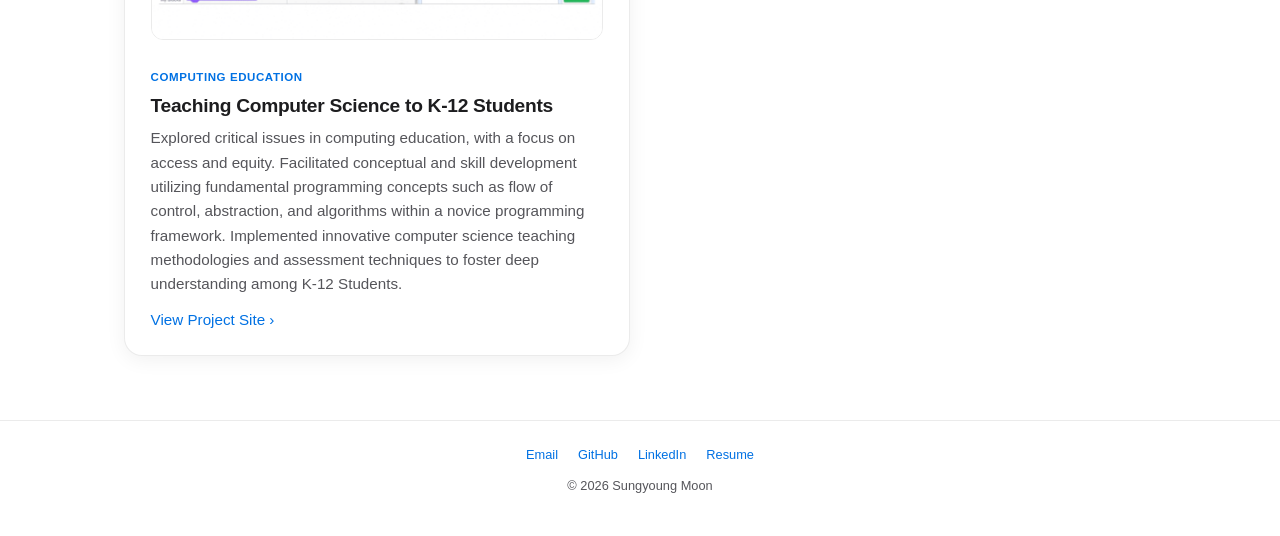
==== commit 118f0ac0: "Add Resume to the nav, rework the mobile top bar, fix stranded reveals Update the resume PDF to the " ====
--- a/index.html
+++ b/index.html
@@ -5,7 +5,7 @@
   <meta name="viewport" content="width=device-width, initial-scale=1">
   <title>Sungyoung Moon — Software Engineer, AI Applications</title>
   <meta name="description" content="Sungyoung Moon — Software Engineer, AI Applications at SK hynix America, building AI-powered internal tools. Based in San Jose, California.">
-  <link rel="stylesheet" href="style.css?v=35">
+  <link rel="stylesheet" href="style.css?v=37">
 </head>
 <body>
 
@@ -16,6 +16,7 @@
         <li><a class="active" href="#about">Home</a></li>
         <li><a href="#experience">Experience</a></li>
         <li><a href="#projects">Projects</a></li>
+        <li><a class="nav-resume" href="files/Sungyoung_Moon_Resume.pdf?v=3" target="_blank" rel="noopener">Resume</a></li>
       </ul>
       <button id="theme-toggle" class="theme-toggle" aria-label="Toggle dark mode">◐</button>
     </nav>
@@ -48,7 +49,7 @@
               </a>
             </li>
           </ul>
-          <a class="btn-resume" href="files/Sungyoung_Moon_Resume.pdf?v=2" target="_blank" rel="noopener">View Resume</a>
+          <a class="btn-resume" href="files/Sungyoung_Moon_Resume.pdf?v=3" target="_blank" rel="noopener">View Resume</a>
         </div>
       </aside>
 
@@ -334,13 +335,13 @@
         <li><a href="mailto:sungyoungmn@gmail.com">Email</a></li>
         <li><a href="https://github.com/sungyoungmoon" target="_blank" rel="noopener">GitHub</a></li>
         <li><a href="https://www.linkedin.com/in/sungyoung-moon/" target="_blank" rel="noopener">LinkedIn</a></li>
-        <li><a href="files/Sungyoung_Moon_Resume.pdf?v=2" download="Sungyoung_Moon_Resume.pdf">Resume</a></li>
+        <li><a href="files/Sungyoung_Moon_Resume.pdf?v=3" download="Sungyoung_Moon_Resume.pdf">Resume</a></li>
       </ul>
       <p>© 2026 Sungyoung Moon</p>
     </div>
   </footer>
 
-  <script src="site.js?v=5"></script>
+  <script src="site.js?v=6"></script>
 
 </body>
 </html>
--- a/style.css
+++ b/style.css
@@ -16,6 +16,8 @@
   --border: rgba(0, 0, 0, 0.08);
   --nav-bg: rgba(251, 251, 253, 0.8);
   --shadow: 0 4px 20px rgba(0, 0, 0, 0.06);
+  --seg-bg: rgba(0, 0, 0, 0.05);
+  --seg-chip-shadow: 0 1px 3px rgba(0, 0, 0, 0.12);
 }
 
 @media (prefers-color-scheme: dark) {
@@ -30,6 +32,8 @@
     --border: rgba(255, 255, 255, 0.12);
     --nav-bg: rgba(22, 22, 23, 0.8);
     --shadow: 0 4px 20px rgba(0, 0, 0, 0.4);
+  --seg-bg: rgba(255, 255, 255, 0.07);
+  --seg-chip-shadow: 0 1px 3px rgba(0, 0, 0, 0.5);
   }
 }
 
@@ -45,6 +49,8 @@
   --border: rgba(0, 0, 0, 0.08);
   --nav-bg: rgba(251, 251, 253, 0.8);
   --shadow: 0 4px 20px rgba(0, 0, 0, 0.06);
+  --seg-bg: rgba(0, 0, 0, 0.05);
+  --seg-chip-shadow: 0 1px 3px rgba(0, 0, 0, 0.12);
 }
 
 :root[data-theme='dark'] {
@@ -58,6 +64,8 @@
   --border: rgba(255, 255, 255, 0.12);
   --nav-bg: rgba(22, 22, 23, 0.8);
   --shadow: 0 4px 20px rgba(0, 0, 0, 0.4);
+  --seg-bg: rgba(255, 255, 255, 0.07);
+  --seg-chip-shadow: 0 1px 3px rgba(0, 0, 0, 0.5);
 }
 
 /* ---------- Base ---------- */
@@ -945,7 +953,7 @@
 /* ---------- Mobile ---------- */
 @media (max-width: 760px) {
   html {
-    scroll-padding-top: 6.5rem;
+    scroll-padding-top: 4.5rem;
   }
 
   body {
@@ -956,35 +964,46 @@
     padding: 0 1.1rem;
   }
 
-  /* Nav: two centered rows on small screens */
+  /* Nav: one row with a segmented control. The brand is hidden because the
+     profile block repeats the name directly below it on a narrow screen. */
   .nav {
-    flex-wrap: wrap;
-    height: auto;
+    height: 3.15rem;
     justify-content: center;
     position: relative;
-    row-gap: 0.5rem;
-    padding: 0.7rem 2.4rem 0.8rem;
   }
 
   .brand {
-    font-size: 1rem;
+    display: none;
   }
 
   .theme-toggle {
     position: absolute;
-    right: 0.25rem;
-    top: 0.7rem;
+    right: 0;
+    top: 50%;
+    transform: translateY(-50%);
   }
 
   .nav-links {
-    width: 100%;
-    justify-content: center;
-    gap: 2rem;
+    gap: 0.15rem;
+    padding: 0.2rem;
+    background: var(--seg-bg);
+    border-radius: 980px;
   }
 
   .nav-links a {
-    font-size: 0.88rem;
-    padding: 0.15rem 0;
+    display: block;
+    font-size: 0.78rem;
+    font-weight: 500;
+    padding: 0.34rem 0.62rem;
+    border-radius: 980px;
+    transition: background 0.2s ease, color 0.2s ease;
+  }
+
+  .nav-links a.active {
+    color: var(--text);
+    font-weight: 600;
+    background: var(--card);
+    box-shadow: var(--seg-chip-shadow);
   }
 
   .layout {
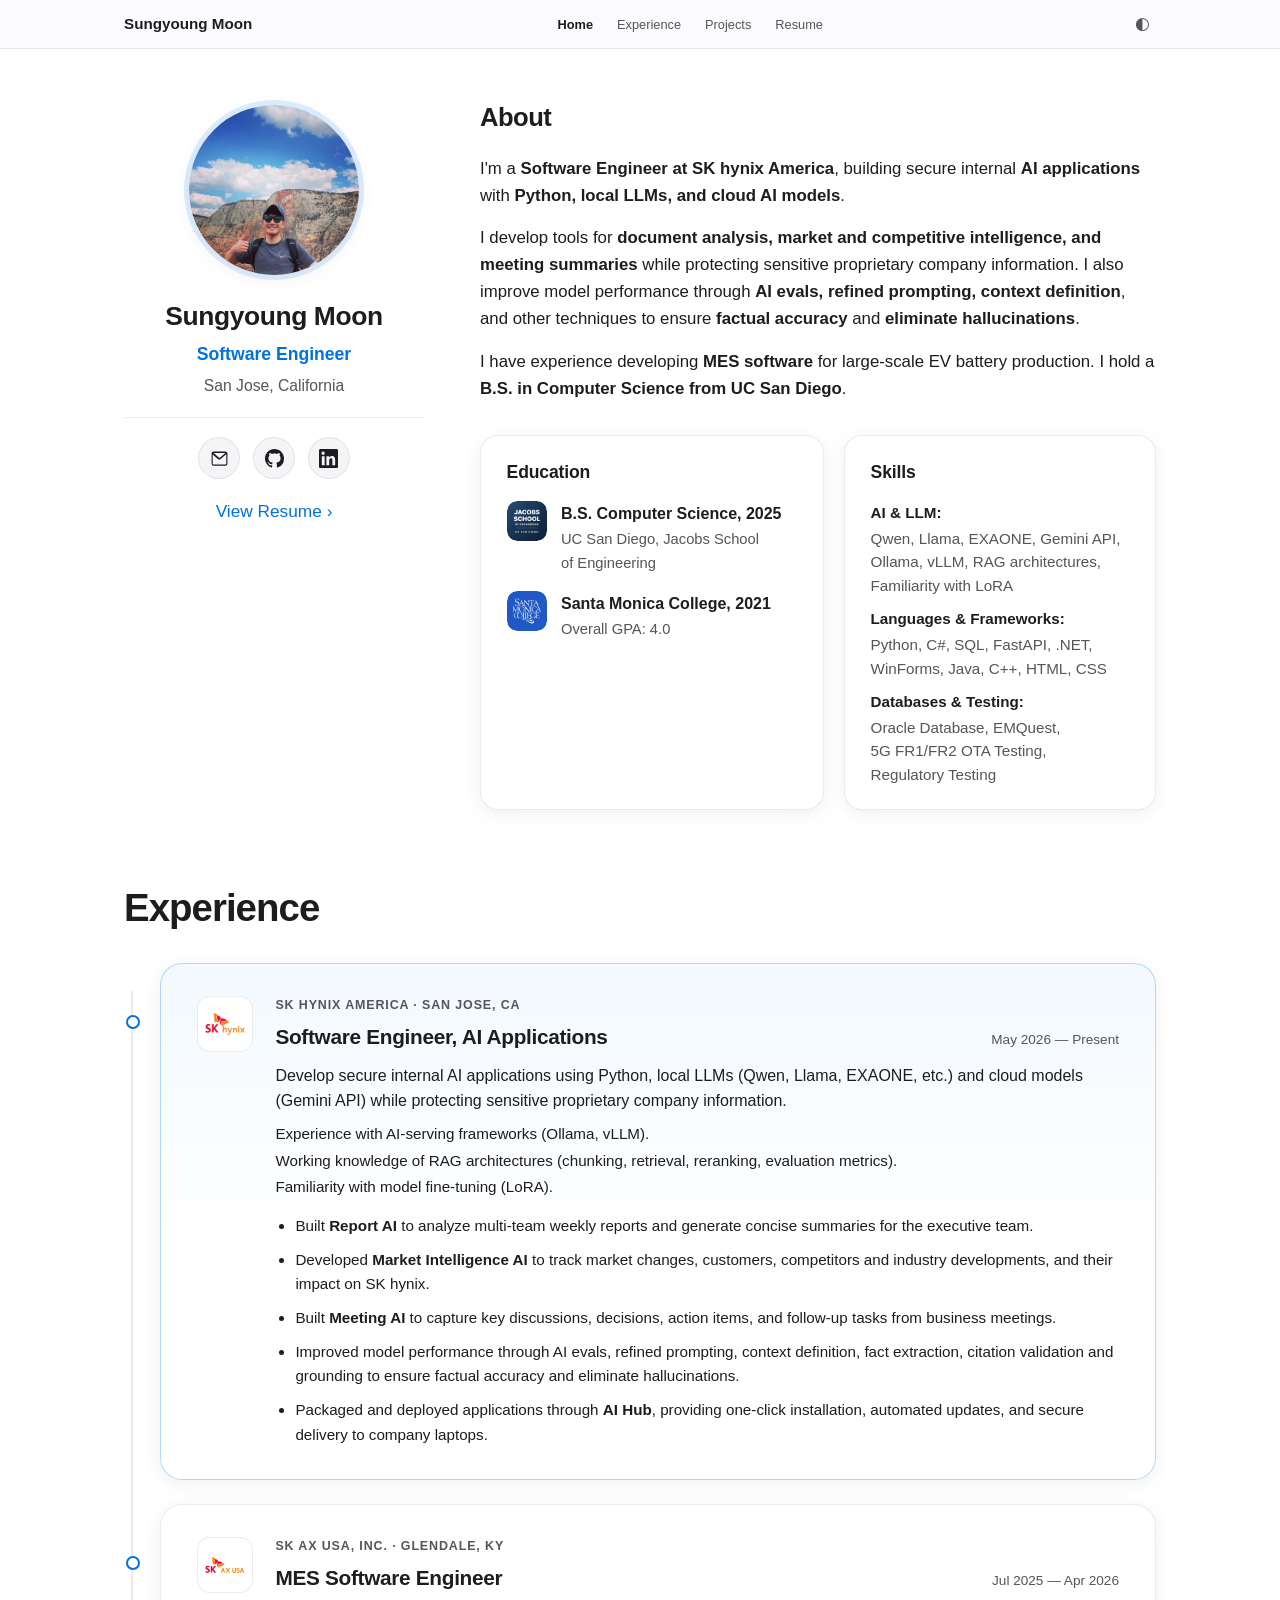
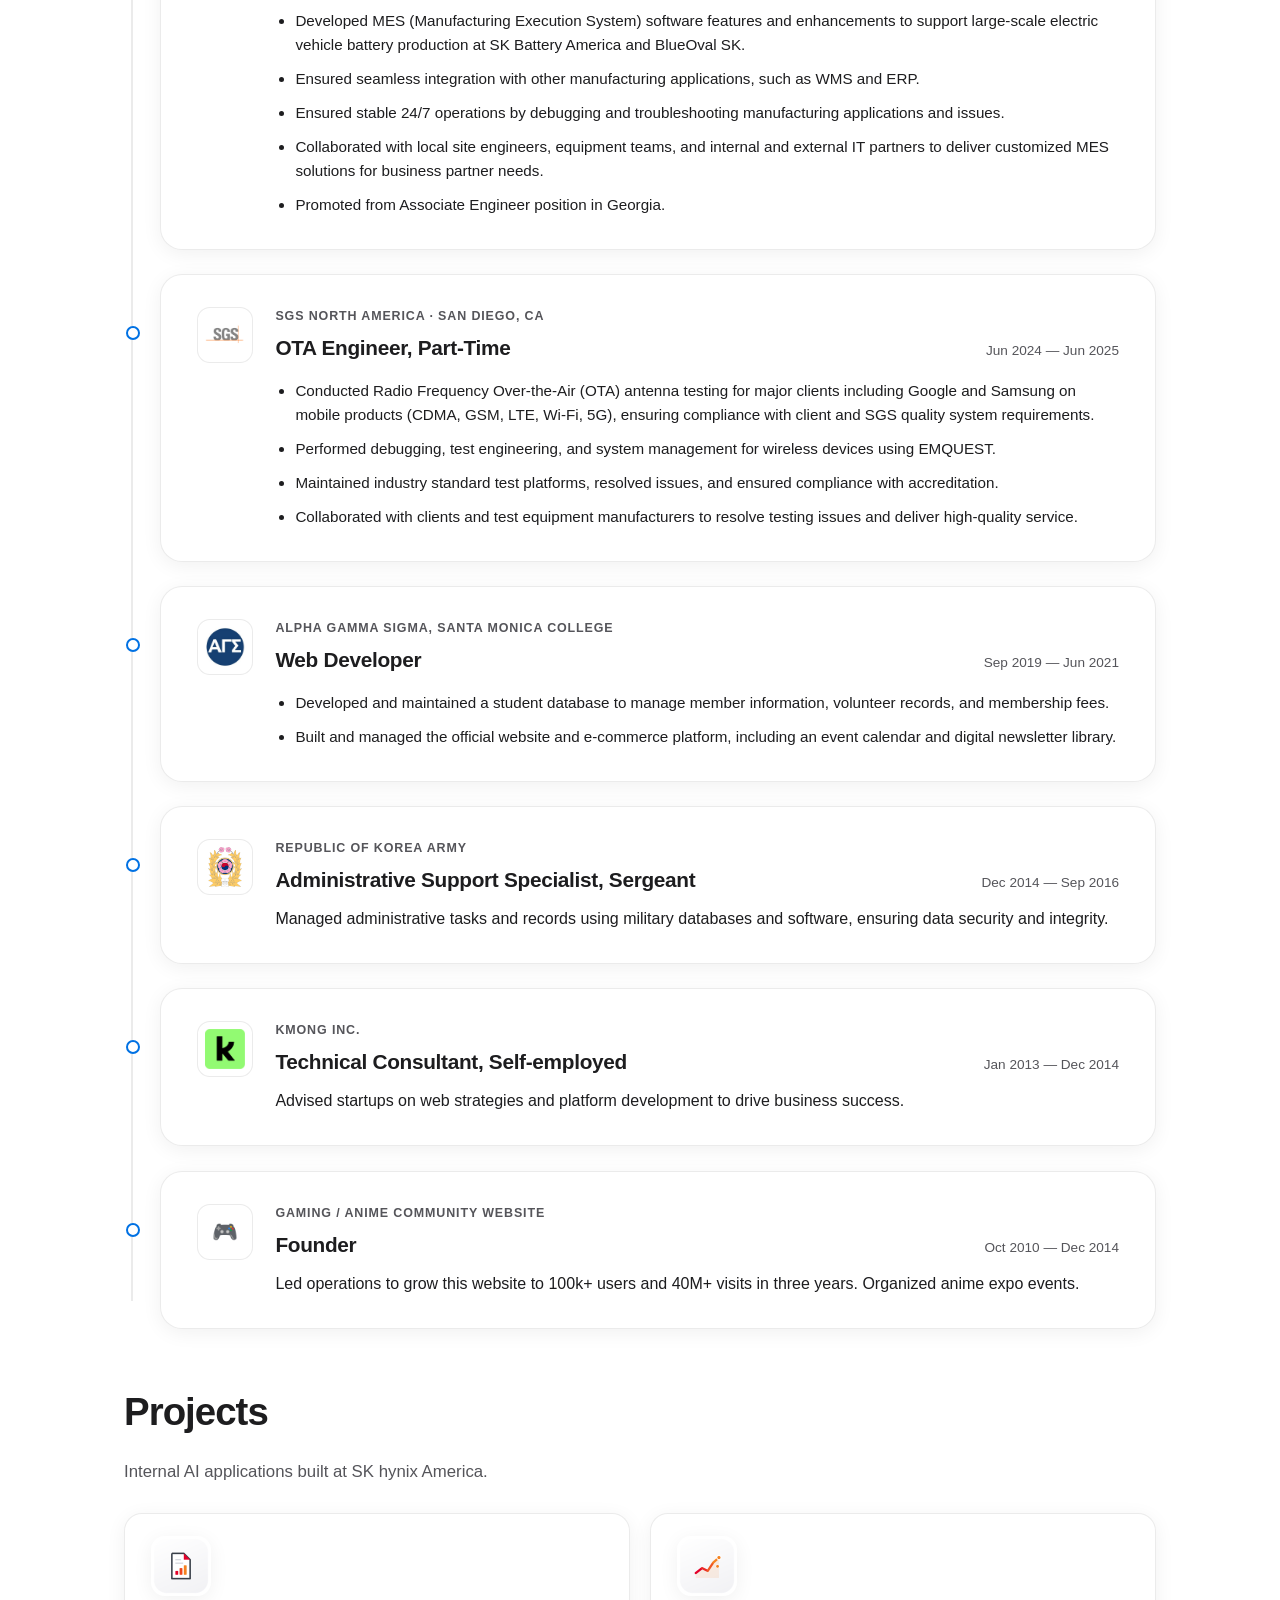
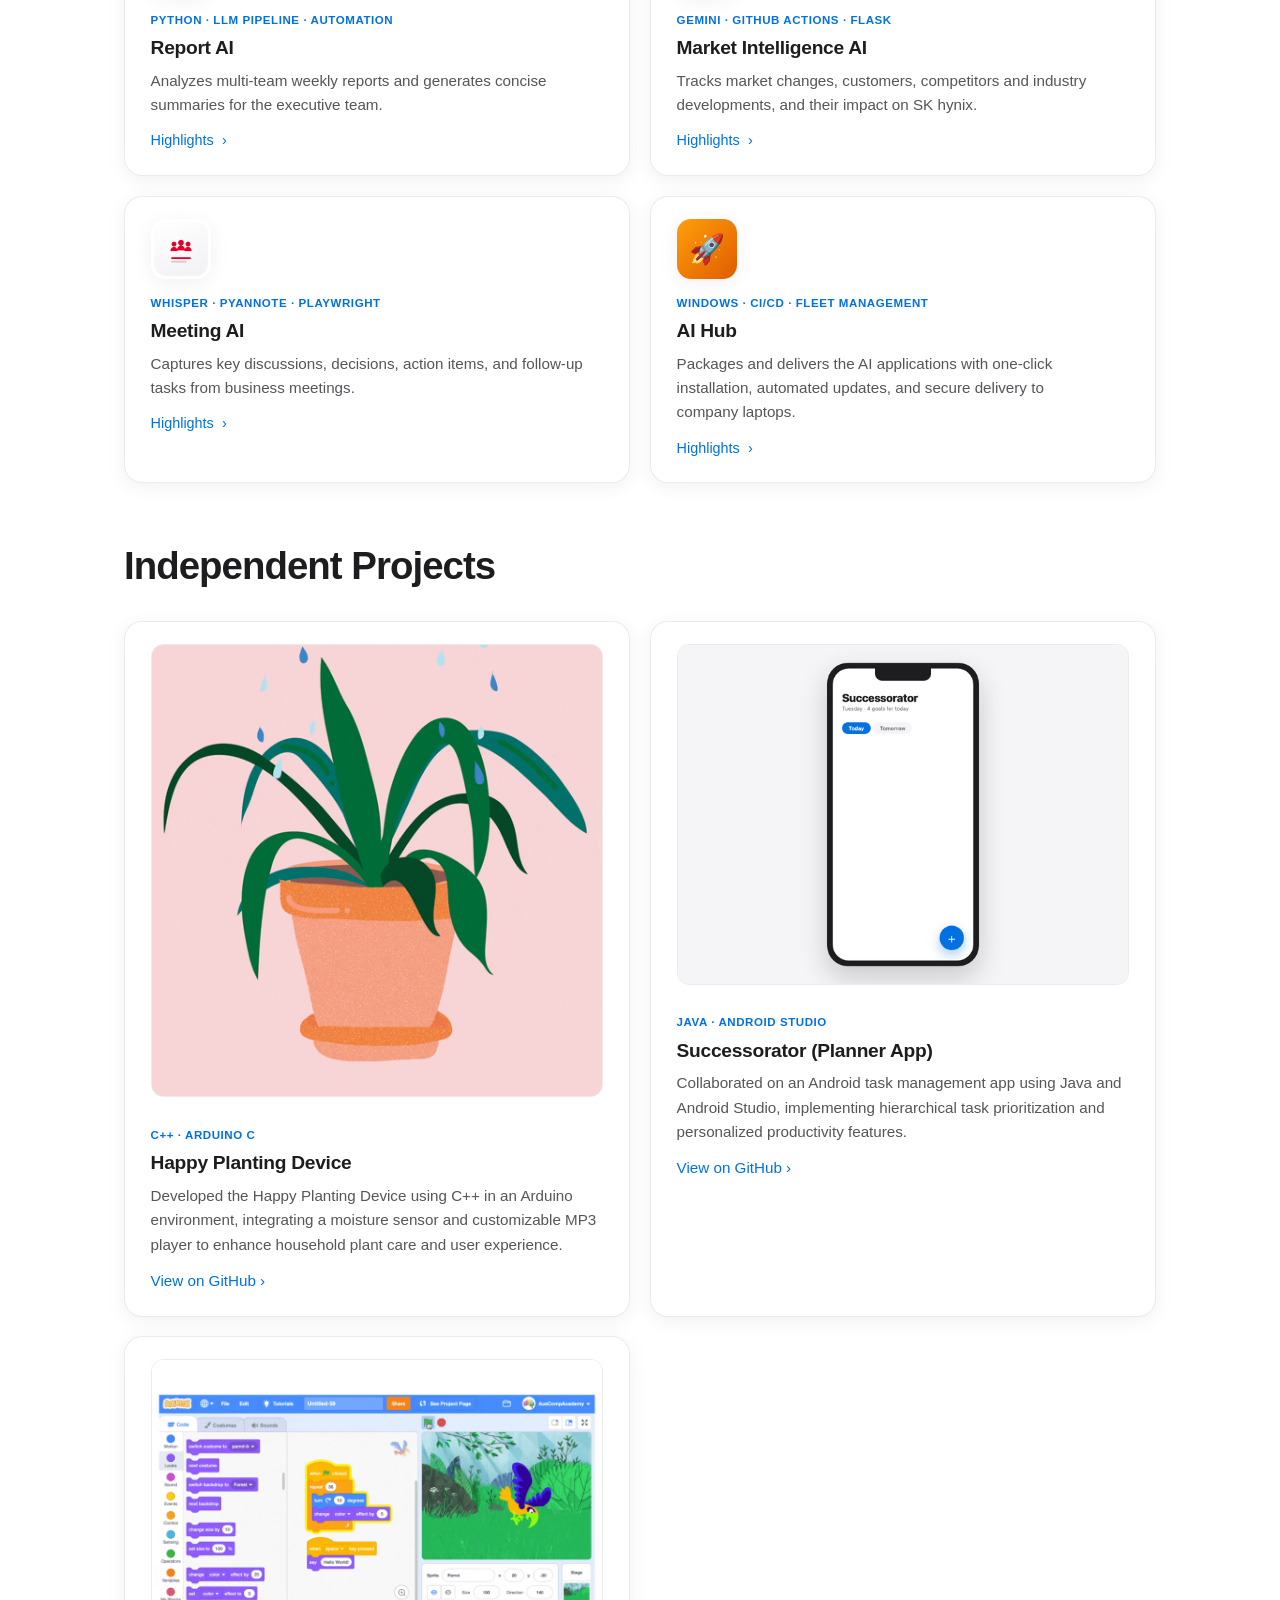
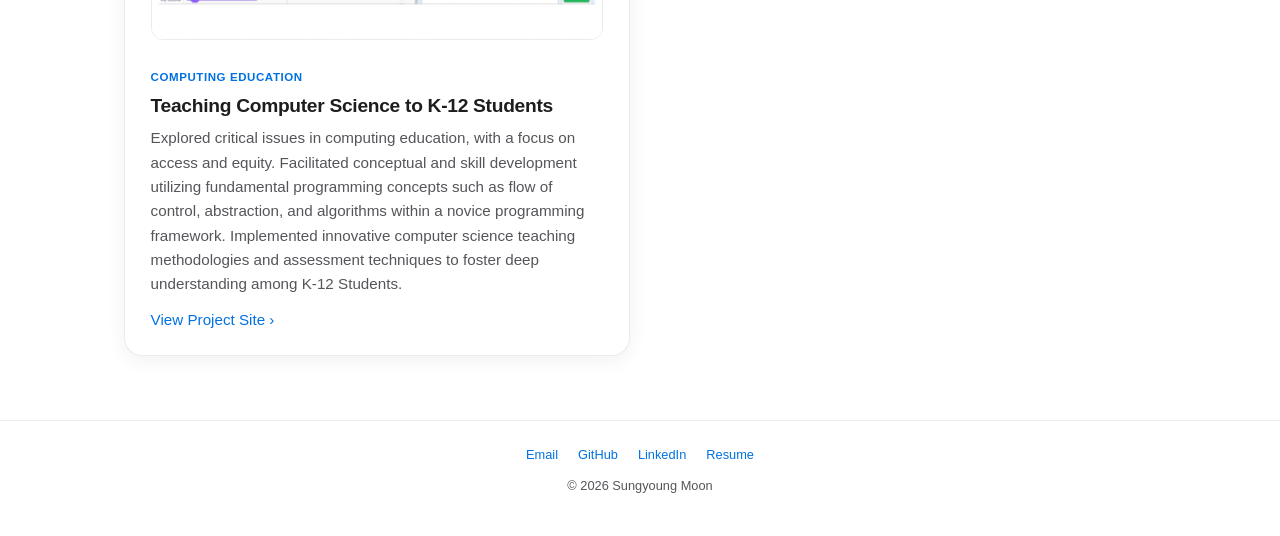
==== commit e69b1bae: "Enlarge and inset the mobile theme toggle At the desktop size it was a ~24px box flush against the s" ====
--- a/index.html
+++ b/index.html
@@ -5,7 +5,7 @@
   <meta name="viewport" content="width=device-width, initial-scale=1">
   <title>Sungyoung Moon — Software Engineer, AI Applications</title>
   <meta name="description" content="Sungyoung Moon — Software Engineer, AI Applications at SK hynix America, building AI-powered internal tools. Based in San Jose, California.">
-  <link rel="stylesheet" href="style.css?v=37">
+  <link rel="stylesheet" href="style.css?v=39">
 </head>
 <body>
 
--- a/style.css
+++ b/style.css
@@ -976,16 +976,27 @@
     display: none;
   }
 
+  /* Pulled in from the edge and grown to a proper touch target — at the default
+     desktop size it was a ~24px box flush against the screen edge. */
   .theme-toggle {
     position: absolute;
-    right: 0;
+    right: 0.75rem;
     top: 50%;
     transform: translateY(-50%);
-  }
-
+    width: 2.6rem;
+    height: 2.6rem;
+    padding: 0;
+    display: flex;
+    align-items: center;
+    justify-content: center;
+    font-size: 1.15rem;
+  }
+
+  /* Reserve room for the toggle so the centered pill doesn't run into it */
   .nav-links {
     gap: 0.15rem;
     padding: 0.2rem;
+    margin-right: 3rem;
     background: var(--seg-bg);
     border-radius: 980px;
   }
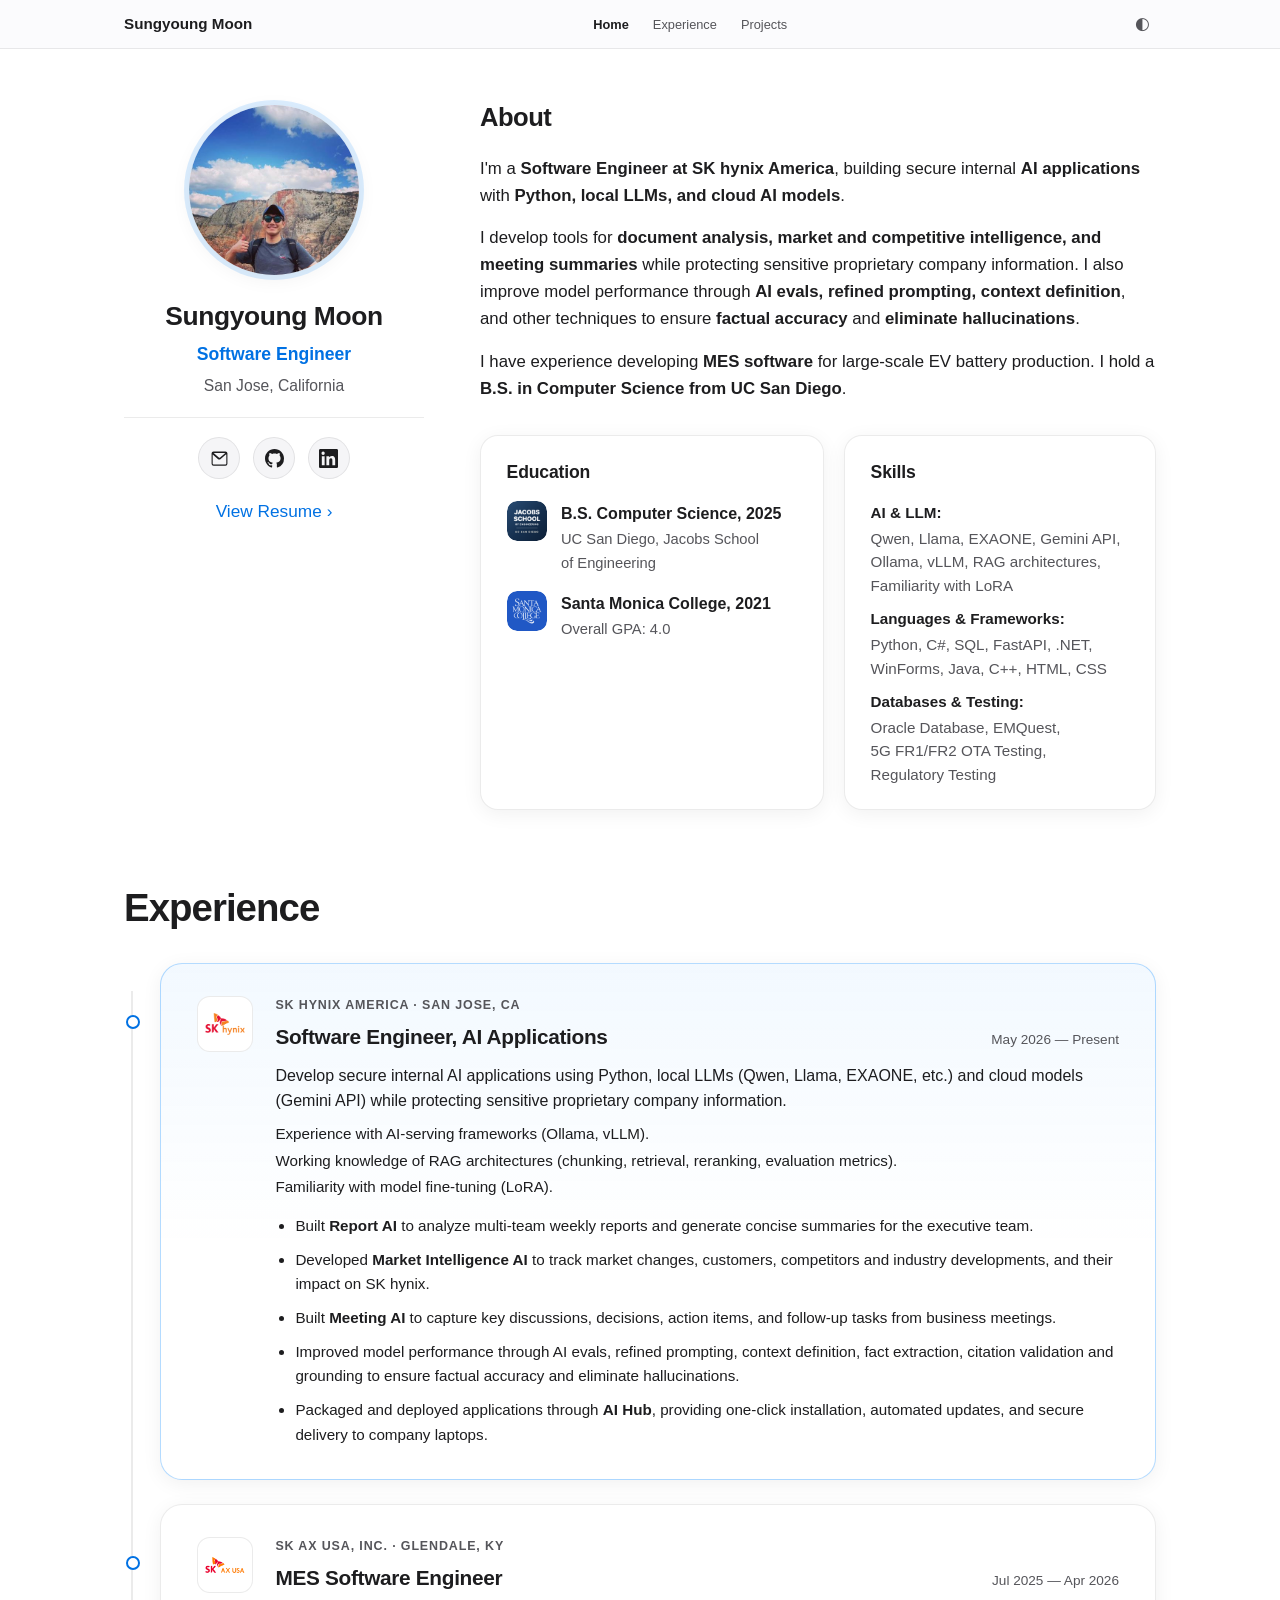
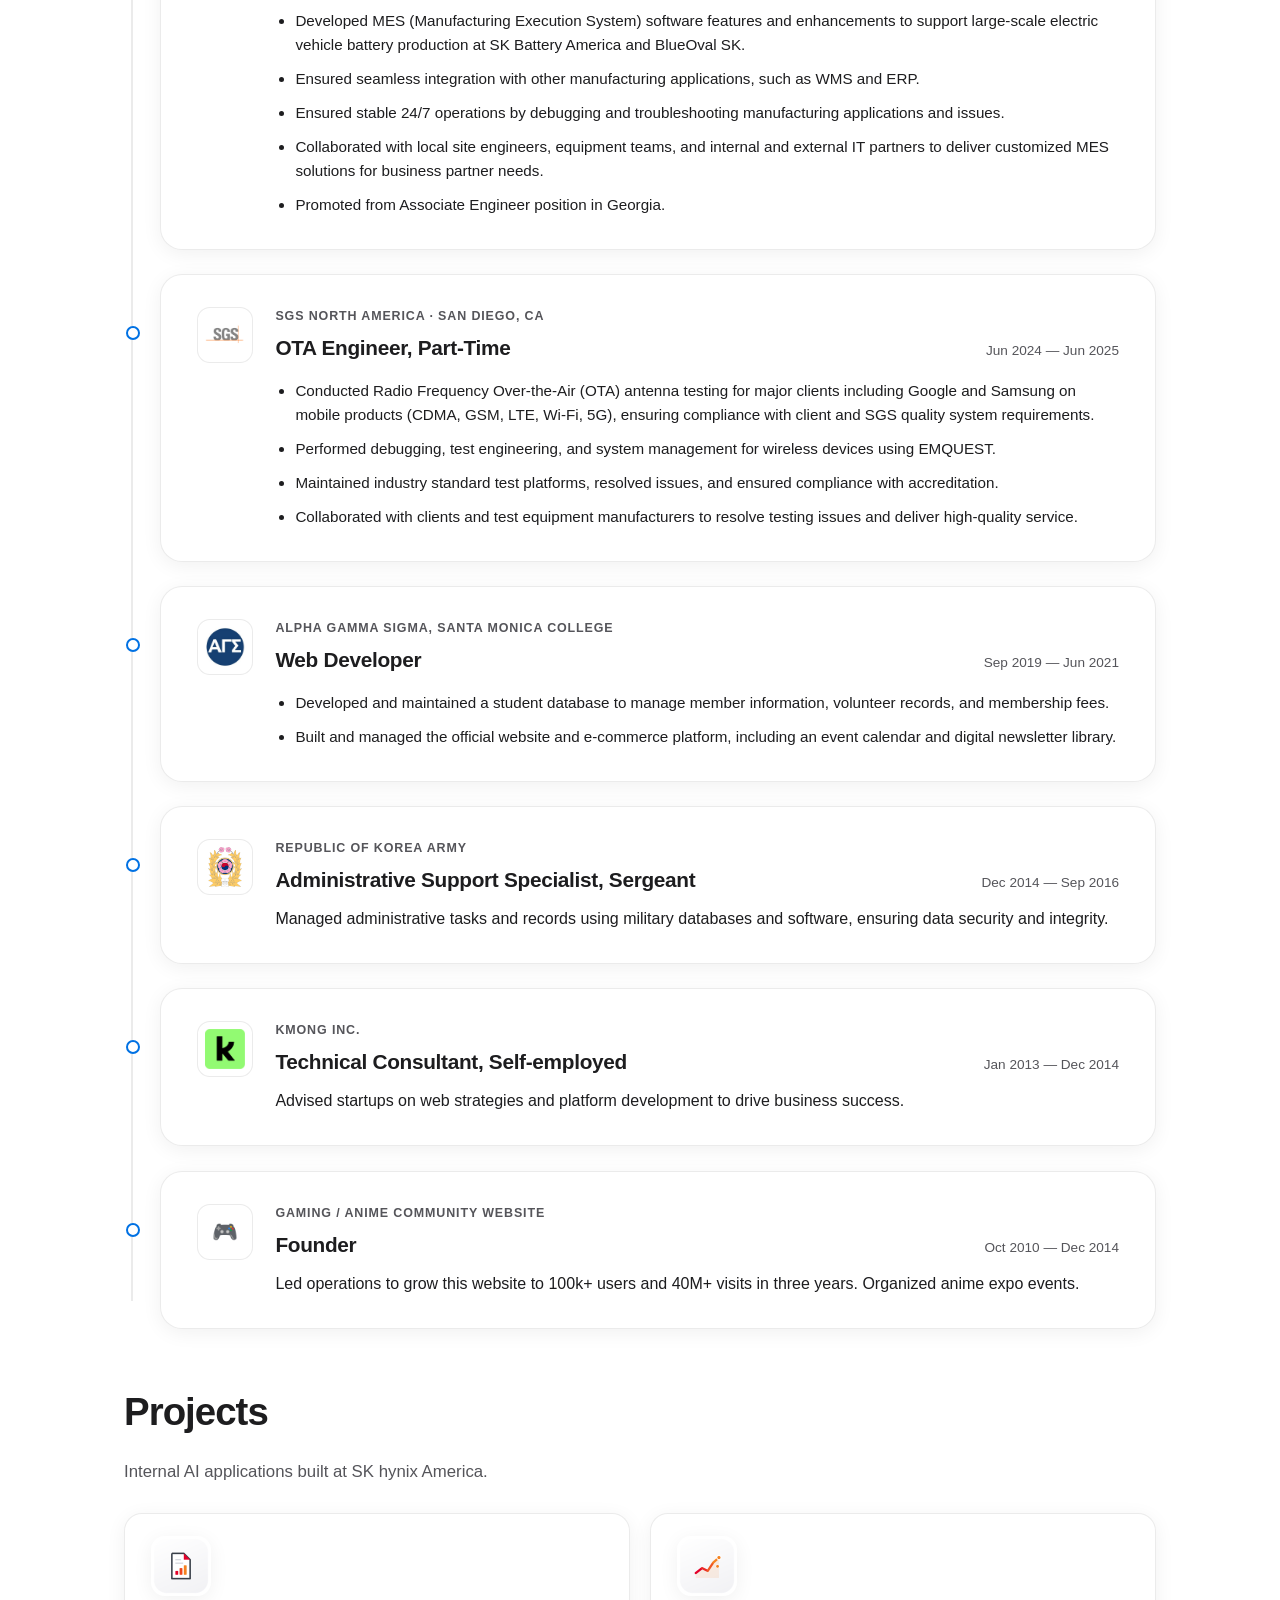
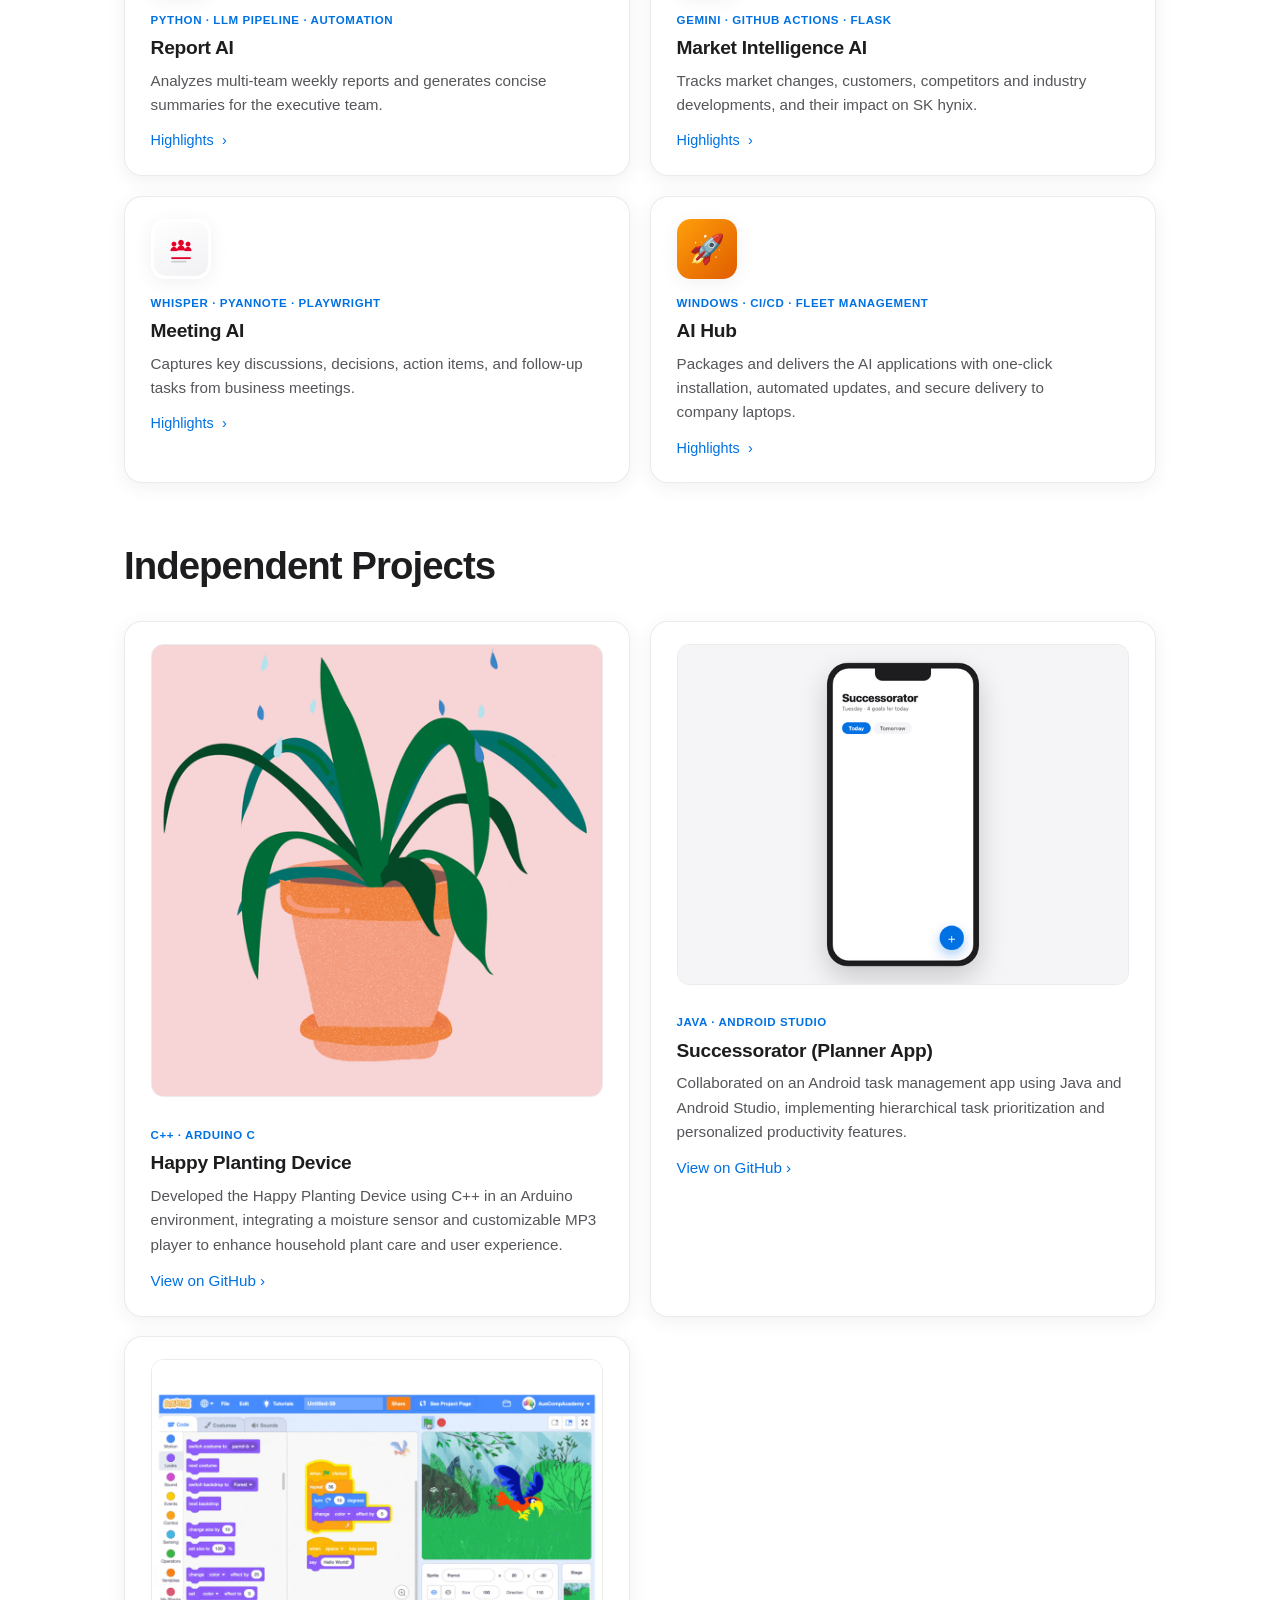
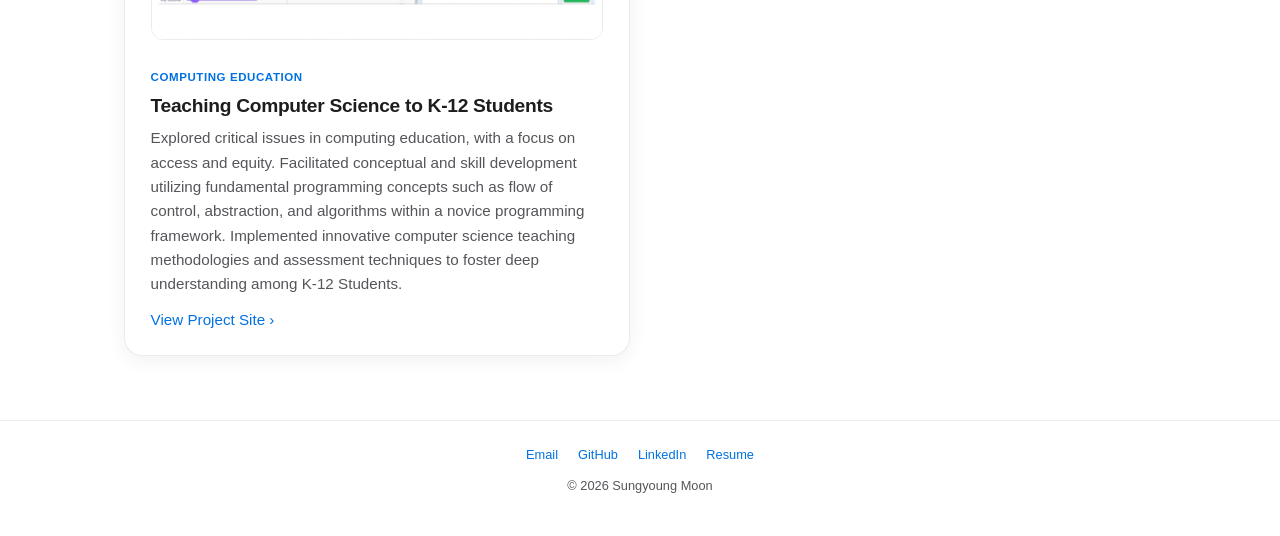
==== commit 7de27fd9: "Add resume project pages, center the mobile nav pill The resume prints sungyoungmoon.com/project/suc" ====
--- a/index.html
+++ b/index.html
@@ -5,7 +5,7 @@
   <meta name="viewport" content="width=device-width, initial-scale=1">
   <title>Sungyoung Moon — Software Engineer, AI Applications</title>
   <meta name="description" content="Sungyoung Moon — Software Engineer, AI Applications at SK hynix America, building AI-powered internal tools. Based in San Jose, California.">
-  <link rel="stylesheet" href="style.css?v=39">
+  <link rel="stylesheet" href="style.css?v=41">
 </head>
 <body>
 
@@ -16,7 +16,6 @@
         <li><a class="active" href="#about">Home</a></li>
         <li><a href="#experience">Experience</a></li>
         <li><a href="#projects">Projects</a></li>
-        <li><a class="nav-resume" href="files/Sungyoung_Moon_Resume.pdf?v=3" target="_blank" rel="noopener">Resume</a></li>
       </ul>
       <button id="theme-toggle" class="theme-toggle" aria-label="Toggle dark mode">◐</button>
     </nav>
--- a/style.css
+++ b/style.css
@@ -884,6 +884,60 @@
   text-decoration: underline;
 }
 
+/* ---------- Project detail page (/project/<slug>/) ----------
+   Standalone pages behind the project URLs printed on the resume. */
+/* Keeps the 1080px .container width so the left edge lines up with the nav
+   brand and with every section on the home page; only the prose is capped. */
+.project-page {
+  padding-top: 2.75rem;
+  padding-bottom: 4.5rem;
+}
+
+.back-link {
+  color: var(--accent);
+  text-decoration: none;
+  font-size: 0.95rem;
+  font-weight: 500;
+}
+
+.back-link::before {
+  content: '‹ ';
+}
+
+.back-link:hover {
+  text-decoration: underline;
+}
+
+.project-page .project-tag {
+  margin-top: 1.75rem;
+}
+
+.project-page h1 {
+  font-size: clamp(1.9rem, 3.5vw, 2.4rem);
+  font-weight: 700;
+  letter-spacing: -0.025em;
+  margin-top: 0.2rem;
+}
+
+/* Capped: at the full 760px column the square GIF alone is taller than the
+   viewport and pushes the description off-screen. */
+.project-page .project-media {
+  display: block;
+  max-width: 460px;
+  margin-top: 1.5rem;
+  margin-bottom: 0;
+}
+
+.project-page .about-body {
+  max-width: 640px;
+  margin-top: 1.5rem;
+}
+
+.project-page .project-link {
+  display: inline-block;
+  margin-top: 1.5rem;
+}
+
 /* ---------- Footer ---------- */
 .site-footer {
   border-top: 1px solid var(--border);
@@ -992,11 +1046,15 @@
     font-size: 1.15rem;
   }
 
-  /* Reserve room for the toggle so the centered pill doesn't run into it */
+  /* The pill is centered in the real viewport, so it has to clear the
+     absolutely-positioned toggle on its own: the toggle owns the last 54px
+     (42px box + 0.75rem inset), so centering requires
+     pill width <= viewport - 108. Reserving room with margin-right instead
+     would shift the pill off-centre by half that margin. Three items fit;
+     a fourth pushed it past the limit. */
   .nav-links {
     gap: 0.15rem;
     padding: 0.2rem;
-    margin-right: 3rem;
     background: var(--seg-bg);
     border-radius: 980px;
   }
@@ -1099,6 +1157,16 @@
   }
 }
 
+/* Very narrow phones (iPhone SE 1st gen, Fold cover screen). A centered pill
+   clears the toggle only while its width stays under viewport - 108, which the
+   full-size type breaks below ~340px. */
+@media (max-width: 360px) {
+  .nav-links a {
+    font-size: 0.72rem;
+    padding: 0.34rem 0.42rem;
+  }
+}
+
 @media (max-width: 640px) {
   .course-list {
     columns: 1;
